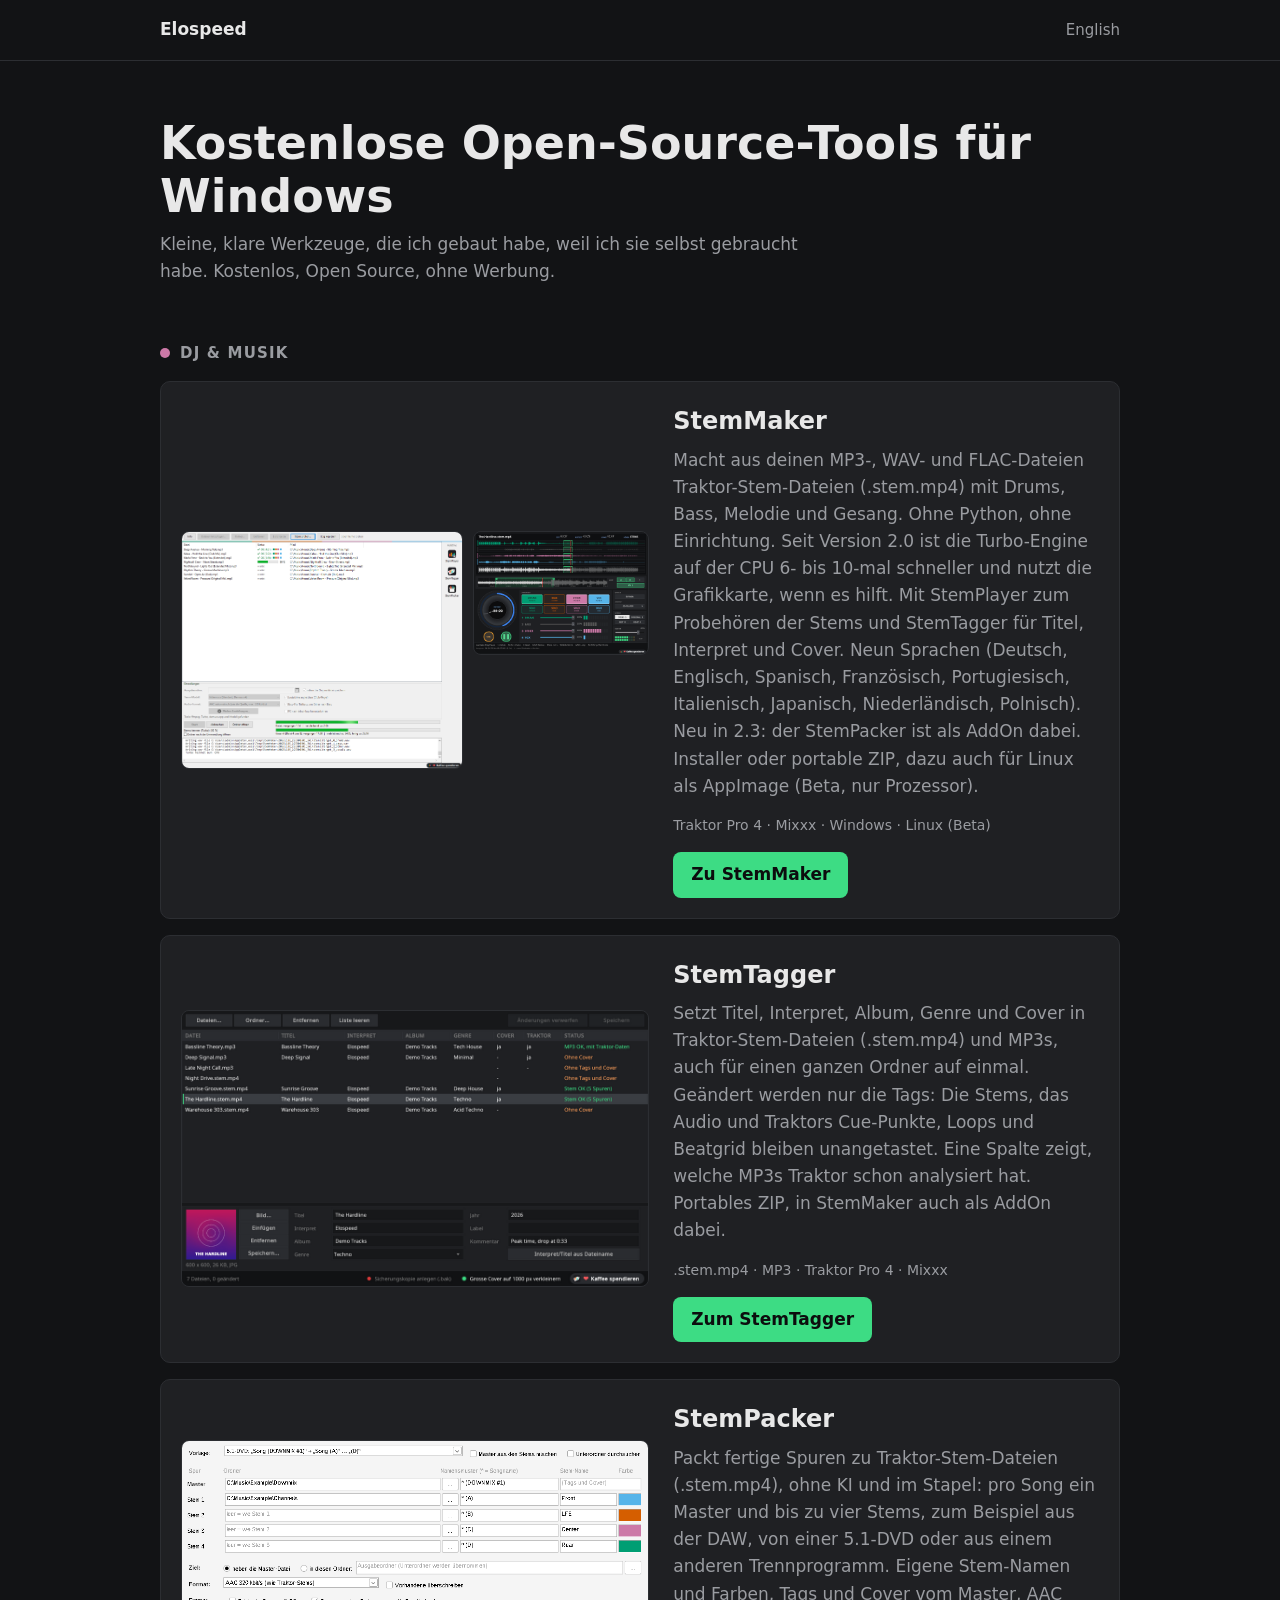
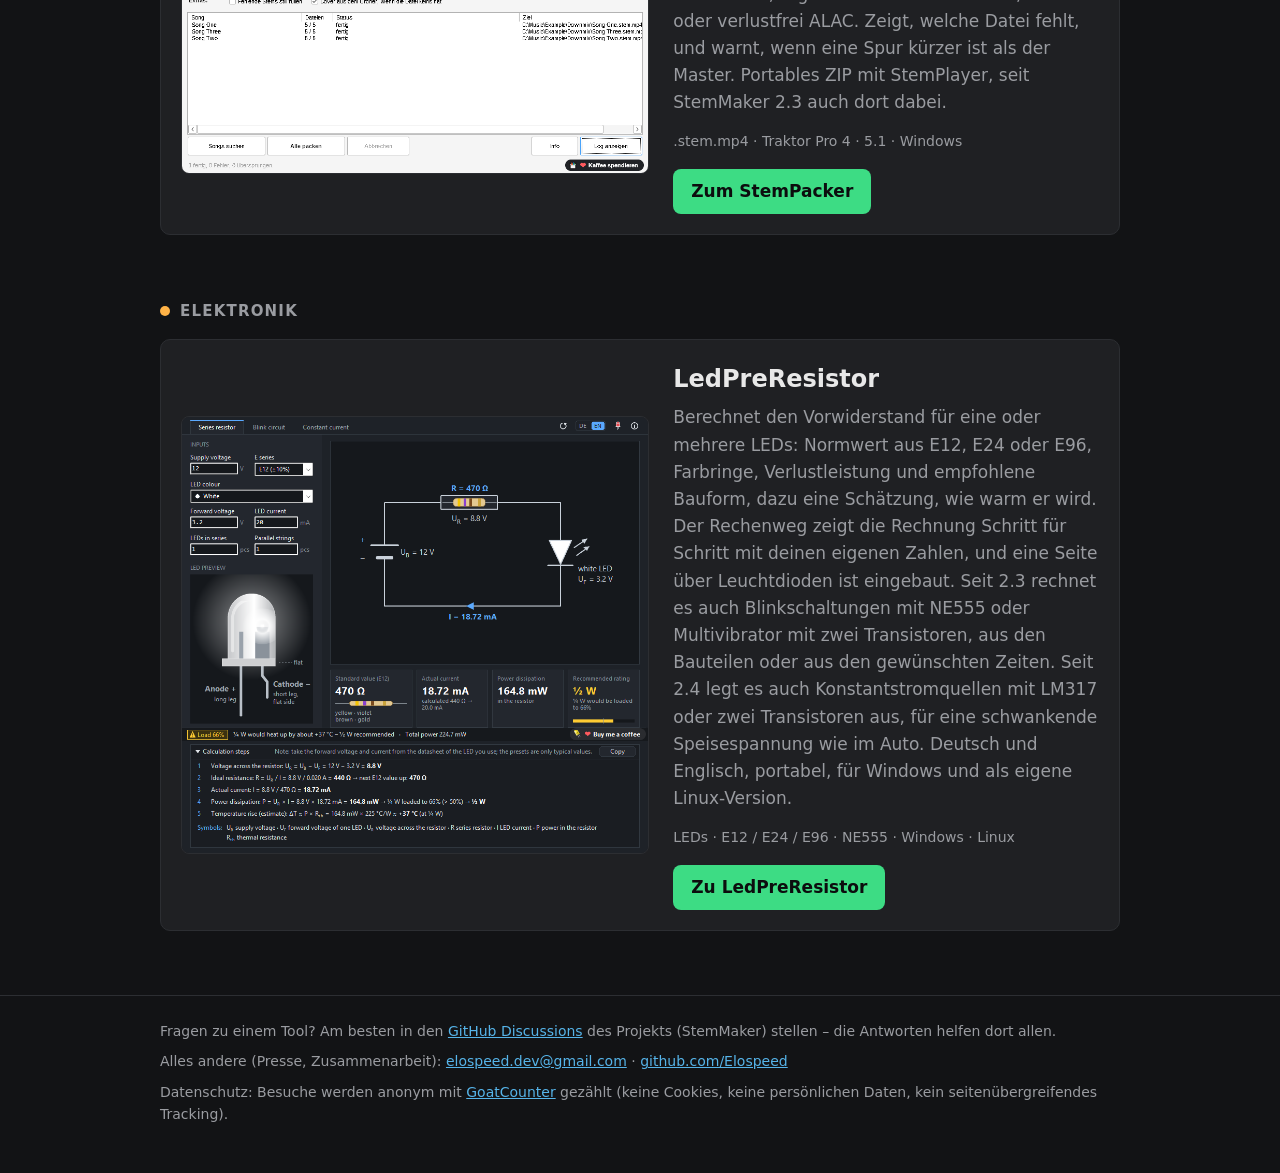
==== de/index.html @ e5d4875a "Anonyme Besucherzählung mit GoatCounter" ====
<!doctype html>
<html lang="de">
<head>
<meta charset="utf-8">
<meta name="viewport" content="width=device-width, initial-scale=1">
<title>Elospeed – kostenlose Open-Source-Tools für Windows</title>
<meta name="description" content="Elospeed baut kostenlose Open-Source-Tools für Windows: StemMaker macht aus MP3s Traktor-Stem-Dateien, der StemTagger bearbeitet Tags und Cover von Stem-Dateien und MP3s, der StemPacker packt fertige Spuren zu Stem-Dateien, LedPreResistor berechnet LED-Vorwiderstände, Blinkschaltungen und Konstantstromquellen.">
<meta name="author" content="Elospeed">
<meta name="robots" content="index, follow">
<link rel="canonical" href="https://elospeed.github.io/de/">
<link rel="alternate" hreflang="en" href="https://elospeed.github.io/">
<link rel="alternate" hreflang="de" href="https://elospeed.github.io/de/">
<link rel="alternate" hreflang="x-default" href="https://elospeed.github.io/">
<meta name="theme-color" content="#121315">
<link rel="icon" type="image/png" href="../img/icon-192.png">
<meta property="og:type" content="website">
<meta property="og:site_name" content="Elospeed">
<meta property="og:title" content="Elospeed – kostenlose Open-Source-Tools für Windows">
<meta property="og:description" content="Elospeed baut kostenlose Open-Source-Tools für Windows: StemMaker macht aus MP3s Traktor-Stem-Dateien, der StemTagger bearbeitet Tags und Cover von Stem-Dateien und MP3s, der StemPacker packt fertige Spuren zu Stem-Dateien, LedPreResistor berechnet LED-Vorwiderstände, Blinkschaltungen und Konstantstromquellen.">
<meta property="og:url" content="https://elospeed.github.io/de/">
<meta property="og:image" content="https://elospeed.github.io/img/og-image.png">
<meta property="og:locale" content="de_DE">
<link rel="stylesheet" href="../style.css">
<script>
  // Wer oben ausdrücklich Englisch gewählt hat, kommt auf die englische Seite.
  // Ohne eigene Wahl bleibt die deutsche Seite (z. B. bei einem Link aus einem deutschen Forum).
  (function () {
    var wahl = null;
    try { wahl = localStorage.getItem('elospeed-lang'); } catch (e) {}
    if (wahl === 'en') location.replace('../' + location.hash);
  })();
</script>
<script type="application/ld+json">
{
  "@context": "https://schema.org",
  "@type": "WebSite",
  "name": "Elospeed",
  "alternateName": ["Elospeed Tools", "elospeed.github.io"],
  "url": "https://elospeed.github.io/"
}
</script>
</head>
<body>
<header class="top"><div class="wrap">
  <a class="brand" href="https://elospeed.github.io/de/">Elospeed</a>
  <a class="lang" href="../" hreflang="en" lang="en" onclick="try{localStorage.setItem('elospeed-lang','en')}catch(e){}">English</a>
</div></header>

<div class="wrap hero">
  <h1>Kostenlose Open-Source-Tools für Windows</h1>
  <p>Kleine, klare Werkzeuge, die ich gebaut habe, weil ich sie selbst gebraucht habe. Kostenlos, Open Source, ohne Werbung.</p>
</div>

<section class="dj"><div class="wrap">
  <h2>DJ &amp; Musik</h2>
  <div class="project">
    <div class="shots">
      <a href="https://elospeed.github.io/StemMaker/de/"><img src="../img/stemmaker-de.png" alt="StemMaker" loading="lazy"></a>
      <a href="https://elospeed.github.io/StemMaker/de/"><img src="../img/stemplayer-cd.png" alt="StemPlayer" loading="lazy"></a>
    </div>
    <div>
      <h3>StemMaker</h3>
      <p>Macht aus deinen MP3-, WAV- und FLAC-Dateien Traktor-Stem-Dateien (.stem.mp4) mit Drums, Bass, Melodie und Gesang. Ohne Python, ohne Einrichtung. Seit Version 2.0 ist die Turbo-Engine auf der CPU 6- bis 10-mal schneller und nutzt die Grafikkarte, wenn es hilft. Mit StemPlayer zum Probehören der Stems und StemTagger für Titel, Interpret und Cover. Neun Sprachen (Deutsch, Englisch, Spanisch, Französisch, Portugiesisch, Italienisch, Japanisch, Niederländisch, Polnisch). Neu in 2.3: der StemPacker ist als AddOn dabei. Installer oder portable ZIP, dazu auch für Linux als AppImage (Beta, nur Prozessor).</p>
      <div class="tags">Traktor Pro 4 · Mixxx · Windows · Linux (Beta)</div>
      <a class="btn" href="https://elospeed.github.io/StemMaker/de/">Zu StemMaker</a>
    </div>
  </div>
  <div class="project">
    <a href="https://elospeed.github.io/StemTagger/de/"><img src="../img/stemtagger-de.png" alt="StemTagger" loading="lazy"></a>
    <div>
      <h3>StemTagger</h3>
      <p>Setzt Titel, Interpret, Album, Genre und Cover in Traktor-Stem-Dateien (.stem.mp4) und MP3s, auch für einen ganzen Ordner auf einmal. Geändert werden nur die Tags: Die Stems, das Audio und Traktors Cue-Punkte, Loops und Beatgrid bleiben unangetastet. Eine Spalte zeigt, welche MP3s Traktor schon analysiert hat. Portables ZIP, in StemMaker auch als AddOn dabei.</p>
      <div class="tags">.stem.mp4 · MP3 · Traktor Pro 4 · Mixxx</div>
      <a class="btn" href="https://elospeed.github.io/StemTagger/de/">Zum StemTagger</a>
    </div>
  </div>
  <div class="project">
    <a href="https://elospeed.github.io/StemPacker/de/"><img src="../img/stempacker-de.png" alt="StemPacker" loading="lazy"></a>
    <div>
      <h3>StemPacker</h3>
      <p>Packt fertige Spuren zu Traktor-Stem-Dateien (.stem.mp4), ohne KI und im Stapel: pro Song ein Master und bis zu vier Stems, zum Beispiel aus der DAW, von einer 5.1-DVD oder aus einem anderen Trennprogramm. Eigene Stem-Namen und Farben, Tags und Cover vom Master, AAC oder verlustfrei ALAC. Zeigt, welche Datei fehlt, und warnt, wenn eine Spur kürzer ist als der Master. Portables ZIP mit StemPlayer, seit StemMaker 2.3 auch dort dabei.</p>
      <div class="tags">.stem.mp4 · Traktor Pro 4 · 5.1 · Windows</div>
      <a class="btn" href="https://elospeed.github.io/StemPacker/de/">Zum StemPacker</a>
    </div>
  </div>
</div></section>

<section class="elec"><div class="wrap">
  <h2>Elektronik</h2>
  <div class="project">
    <a href="https://elospeed.github.io/LedPreResistor/de/"><img src="../img/ledpreresistor.png" alt="LedPreResistor" loading="lazy"></a>
    <div>
      <h3>LedPreResistor</h3>
      <p>Berechnet den Vorwiderstand für eine oder mehrere LEDs: Normwert aus E12, E24 oder E96, Farbringe, Verlustleistung und empfohlene Bauform, dazu eine Schätzung, wie warm er wird. Der Rechenweg zeigt die Rechnung Schritt für Schritt mit deinen eigenen Zahlen, und eine Seite über Leuchtdioden ist eingebaut. Seit 2.3 rechnet es auch Blinkschaltungen mit NE555 oder Multivibrator mit zwei Transistoren, aus den Bauteilen oder aus den gewünschten Zeiten. Seit 2.4 legt es auch Konstantstromquellen mit LM317 oder zwei Transistoren aus, für eine schwankende Speisespannung wie im Auto. Deutsch und Englisch, portabel, für Windows und als eigene Linux-Version.</p>
      <div class="tags">LEDs · E12 / E24 / E96 · NE555 · Windows · Linux</div>
      <a class="btn" href="https://elospeed.github.io/LedPreResistor/de/">Zu LedPreResistor</a>
    </div>
  </div>
</div></section>

<footer><div class="wrap">
  <p>Fragen zu einem Tool? Am besten in den <a href="https://github.com/Elospeed/StemMaker/discussions">GitHub Discussions</a> des Projekts (StemMaker) stellen – die Antworten helfen dort allen.</p>
  <p>Alles andere (Presse, Zusammenarbeit): <span id="mail">elospeed.dev (at) gmail (dot) com</span> · <a href="https://github.com/Elospeed">github.com/Elospeed</a></p>
  <p>Datenschutz: Besuche werden anonym mit <a href="https://www.goatcounter.com/help/privacy">GoatCounter</a> gezählt (keine Cookies, keine persönlichen Daten, kein seitenübergreifendes Tracking).</p>
</div></footer>
<script>
  // Adresse wird erst im Browser zusammengesetzt (Schutz vor Spam-Bots)
  (function () {
    var u = 'elospeed.dev', d = 'gmail' + '.' + 'com', a = u + '\u0040' + d;
    var el = document.getElementById('mail');
    var l = document.createElement('a'); l.href = 'mai' + 'lto:' + a; l.textContent = a;
    el.textContent = ''; el.appendChild(l);
  })();
</script>
<script data-goatcounter="https://elospeed.goatcounter.com/count" async src="https://gc.zgo.at/count.js"></script>
</body>
</html>
---- style.css ----
/* Elospeed Startseite - ein Stylesheet für EN und DE */
:root { --bg:#121315; --bg-2:#18191c; --panel:#1f2023; --line:#2c2e32; --text:#e8e8e8; --muted:#9a9ca1; --link:#56b4e9; --accent:#3ddc84; --dj:#cc79a7; --net:#56b4e9; --elec:#ffb347; }
* { box-sizing: border-box; }
body { margin:0; background:var(--bg); color:var(--text); font-family:system-ui,-apple-system,"Segoe UI",Roboto,sans-serif; font-size:17px; line-height:1.6; }
a { color:var(--link); }
img { max-width:100%; height:auto; display:block; }
.wrap { max-width:1000px; margin:0 auto; padding:0 20px; }
header.top { border-bottom:1px solid var(--line); }
header.top .wrap { display:flex; align-items:center; height:60px; }
header.top .brand { font-weight:700; color:var(--text); text-decoration:none; }
header.top .lang { margin-left:auto; color:var(--muted); font-size:15px; text-decoration:none; }
.hero { padding-top:56px; padding-bottom:24px; }
.hero h1 { font-size:clamp(32px,5vw,46px); margin:0 0 8px; line-height:1.15; }
.hero p { color:var(--muted); margin:0; max-width:640px; }
section { padding:32px 0; }
section h2 { font-size:15px; text-transform:uppercase; letter-spacing:.08em; margin:0 0 16px; color:var(--muted); display:flex; align-items:center; gap:10px; }
section h2::before { content:""; width:10px; height:10px; border-radius:50%; background:var(--accent); }
section.dj h2::before { background:var(--dj); }
section.net h2::before { background:var(--net); }
section.elec h2::before { background:var(--elec); }
.project > * { min-width:0; }
.project { display:grid; grid-template-columns:1.1fr 1fr; gap:24px; align-items:center; background:var(--panel); border:1px solid var(--line); border-radius:10px; padding:20px; }
.project img { border-radius:8px; border:1px solid var(--line); }
.project h3 { margin:0 0 6px; font-size:24px; }
.project p { margin:0 0 14px; color:var(--muted); }
.project .tags { font-size:14px; color:var(--muted); margin-bottom:16px; }
.btn { display:inline-block; background:var(--accent); color:#0c0d0e; font-weight:700; text-decoration:none; padding:9px 18px; border-radius:8px; }
.btn:hover { color:#0c0d0e; filter:brightness(1.1); }
footer p { margin:0 0 8px; }
footer { border-top:1px solid var(--line); margin-top:32px; padding:24px 0 40px; color:var(--muted); font-size:14px; }
@media (max-width:760px) { .project { grid-template-columns:1fr; } }
.shots { display:grid; grid-template-columns:1.6fr 1fr; gap:10px; align-items:start; }
.shots > * { min-width:0; }
.project + .project { margin-top:16px; }
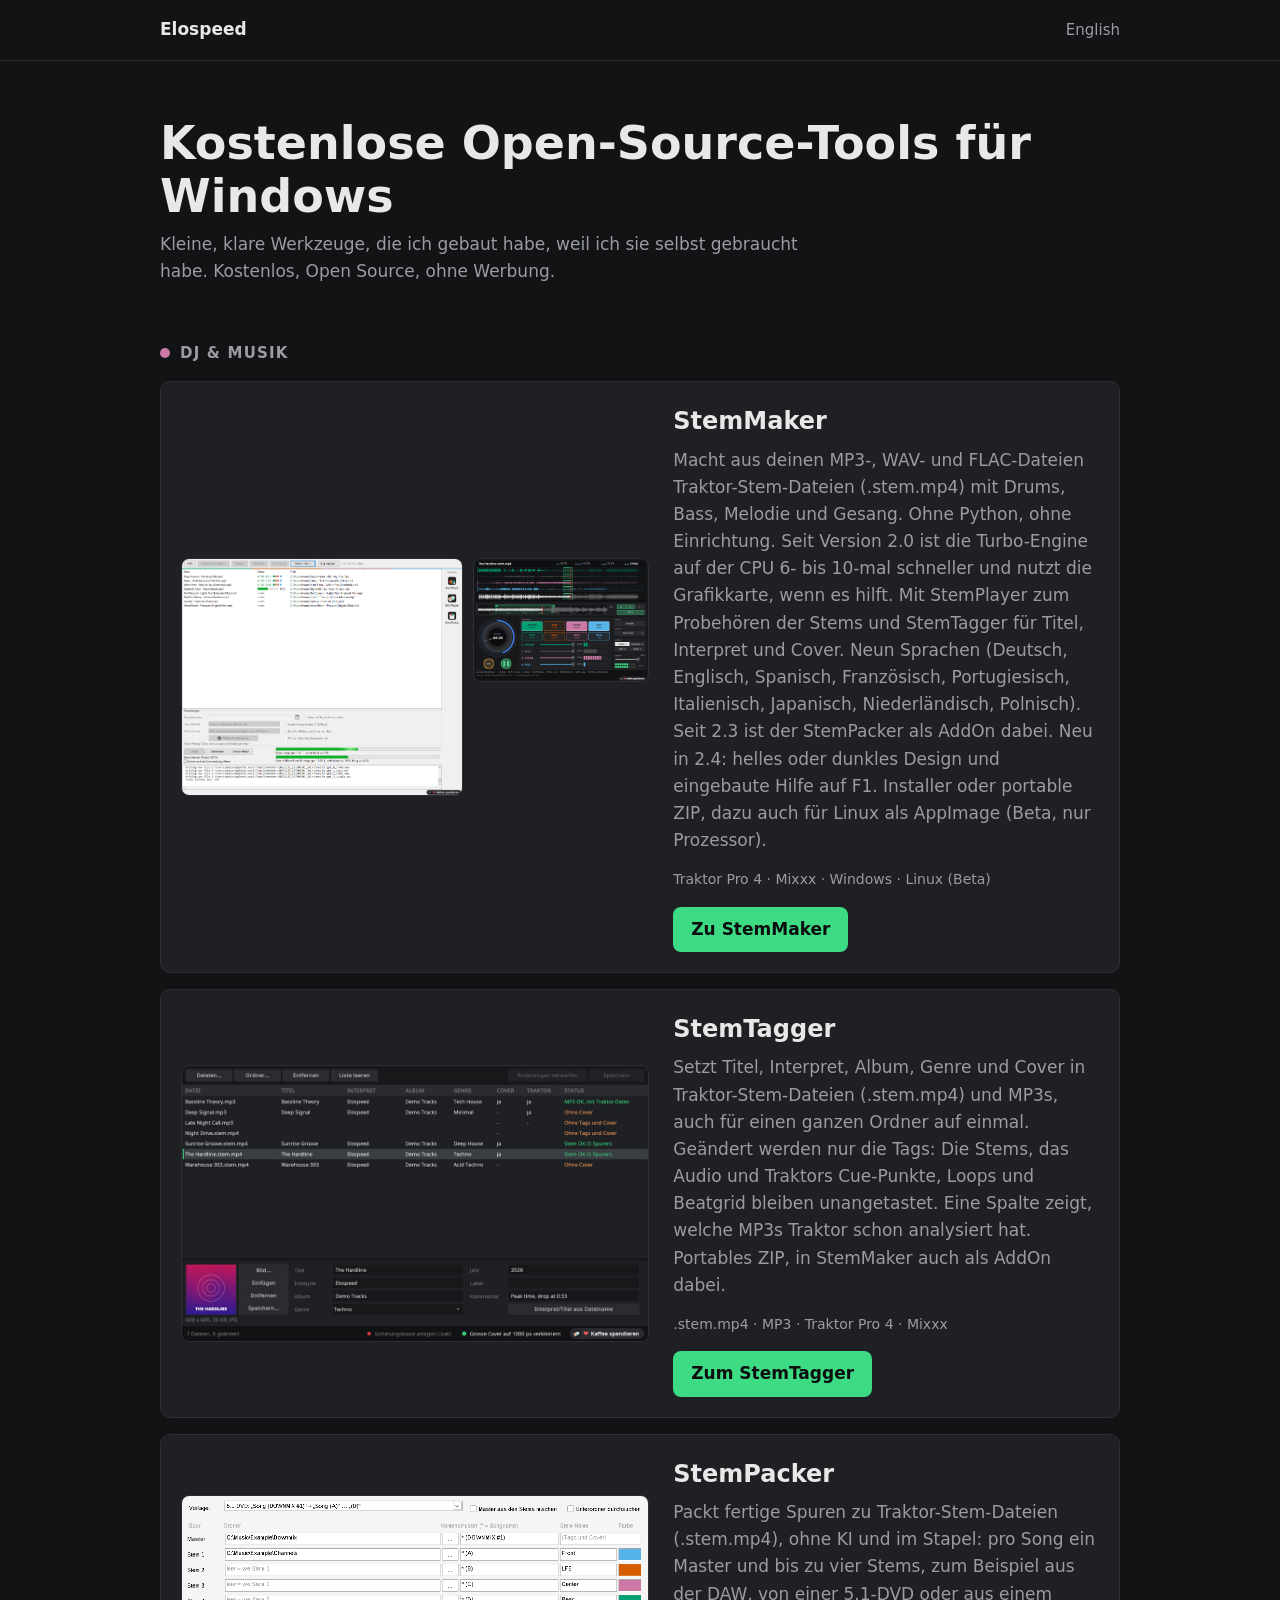
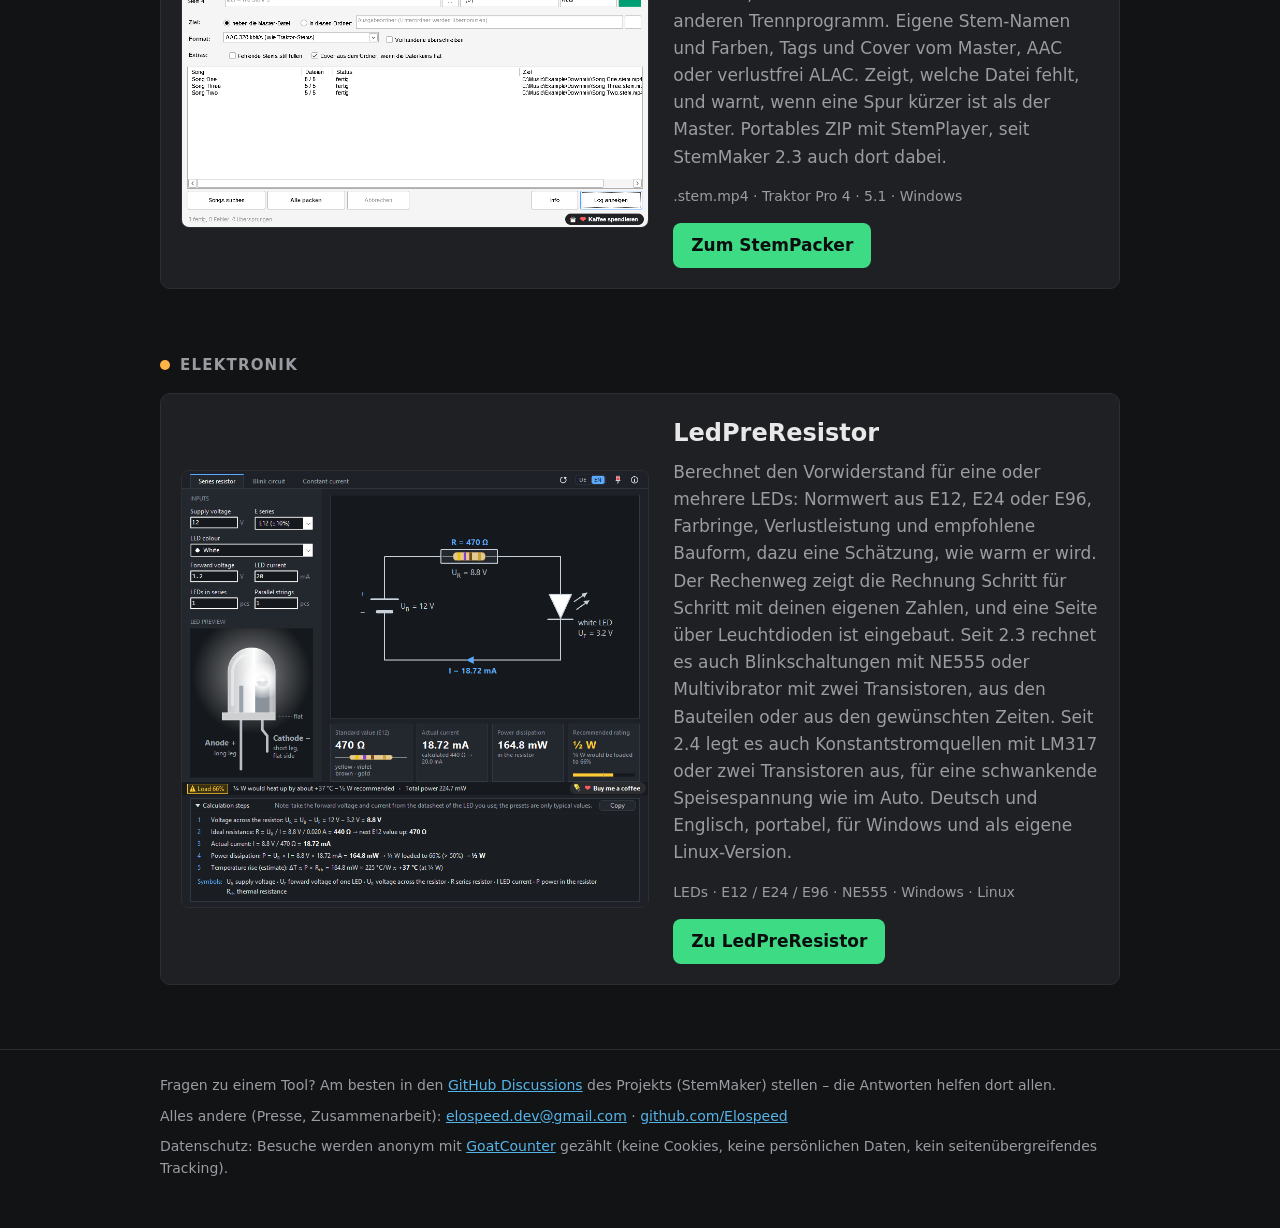
==== commit ee16792d: "llms.txt mit Kurzbeschreibung aller Tools; StemMaker-Text auf Stand 2.4 (EN/DE)" ====
--- a/de/index.html
+++ b/de/index.html
@@ -60,7 +60,7 @@
     </div>
     <div>
       <h3>StemMaker</h3>
-      <p>Macht aus deinen MP3-, WAV- und FLAC-Dateien Traktor-Stem-Dateien (.stem.mp4) mit Drums, Bass, Melodie und Gesang. Ohne Python, ohne Einrichtung. Seit Version 2.0 ist die Turbo-Engine auf der CPU 6- bis 10-mal schneller und nutzt die Grafikkarte, wenn es hilft. Mit StemPlayer zum Probehören der Stems und StemTagger für Titel, Interpret und Cover. Neun Sprachen (Deutsch, Englisch, Spanisch, Französisch, Portugiesisch, Italienisch, Japanisch, Niederländisch, Polnisch). Neu in 2.3: der StemPacker ist als AddOn dabei. Installer oder portable ZIP, dazu auch für Linux als AppImage (Beta, nur Prozessor).</p>
+      <p>Macht aus deinen MP3-, WAV- und FLAC-Dateien Traktor-Stem-Dateien (.stem.mp4) mit Drums, Bass, Melodie und Gesang. Ohne Python, ohne Einrichtung. Seit Version 2.0 ist die Turbo-Engine auf der CPU 6- bis 10-mal schneller und nutzt die Grafikkarte, wenn es hilft. Mit StemPlayer zum Probehören der Stems und StemTagger für Titel, Interpret und Cover. Neun Sprachen (Deutsch, Englisch, Spanisch, Französisch, Portugiesisch, Italienisch, Japanisch, Niederländisch, Polnisch). Seit 2.3 ist der StemPacker als AddOn dabei. Neu in 2.4: helles oder dunkles Design und eingebaute Hilfe auf F1. Installer oder portable ZIP, dazu auch für Linux als AppImage (Beta, nur Prozessor).</p>
       <div class="tags">Traktor Pro 4 · Mixxx · Windows · Linux (Beta)</div>
       <a class="btn" href="https://elospeed.github.io/StemMaker/de/">Zu StemMaker</a>
     </div>
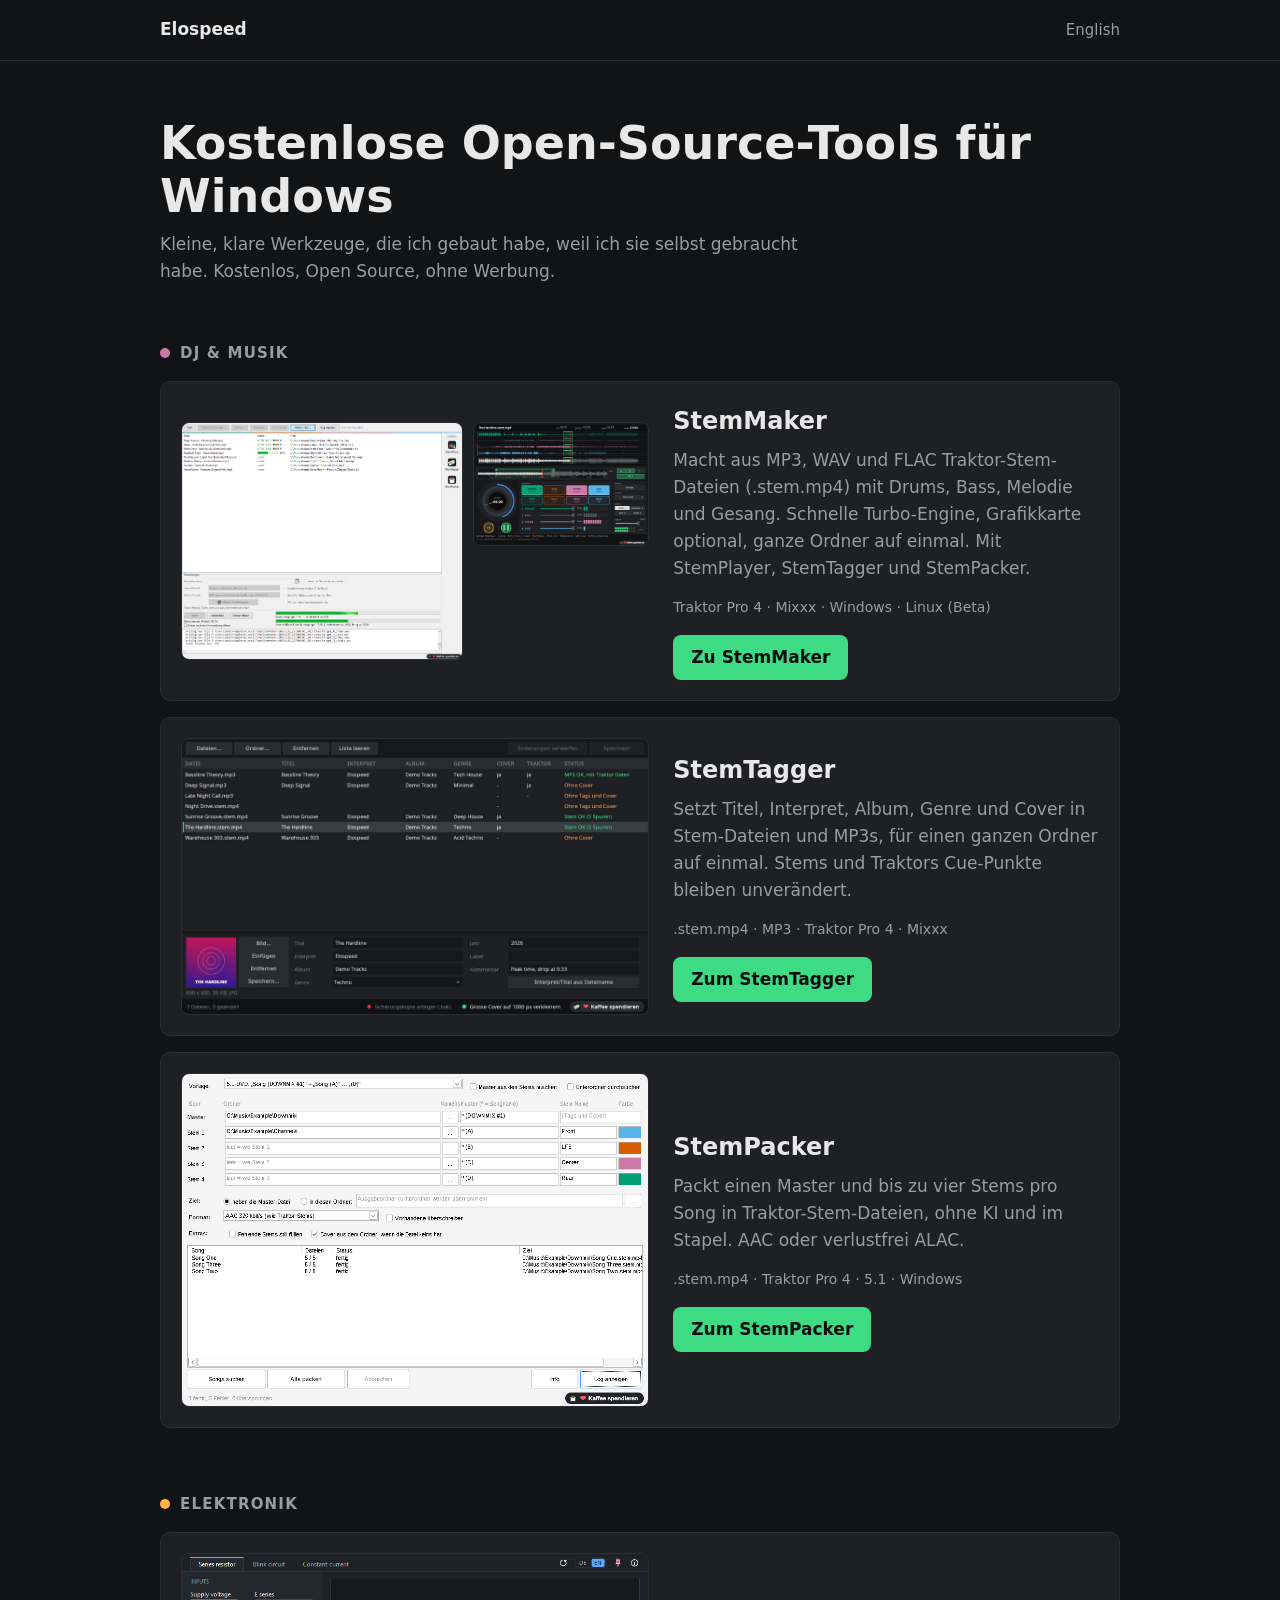
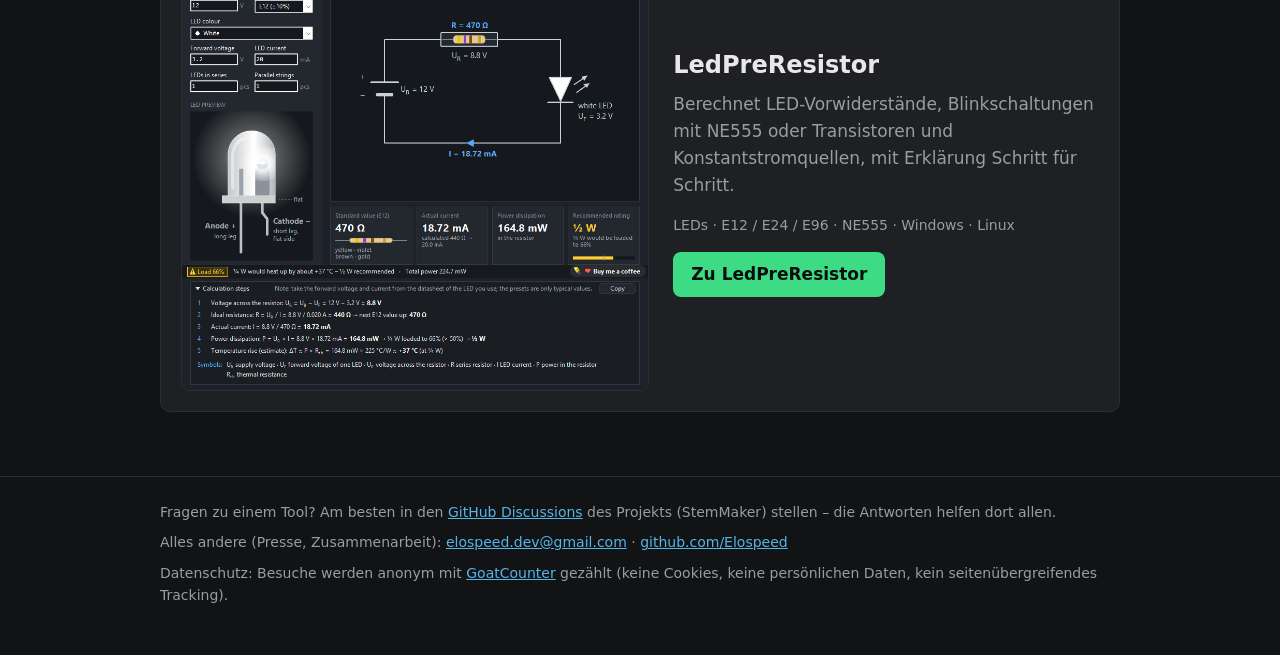
==== commit 39586dd1: "Startseite: Tool-Beschreibungen kürzer (EN/DE)" ====
--- a/de/index.html
+++ b/de/index.html
@@ -60,7 +60,7 @@
     </div>
     <div>
       <h3>StemMaker</h3>
-      <p>Macht aus deinen MP3-, WAV- und FLAC-Dateien Traktor-Stem-Dateien (.stem.mp4) mit Drums, Bass, Melodie und Gesang. Ohne Python, ohne Einrichtung. Seit Version 2.0 ist die Turbo-Engine auf der CPU 6- bis 10-mal schneller und nutzt die Grafikkarte, wenn es hilft. Mit StemPlayer zum Probehören der Stems und StemTagger für Titel, Interpret und Cover. Neun Sprachen (Deutsch, Englisch, Spanisch, Französisch, Portugiesisch, Italienisch, Japanisch, Niederländisch, Polnisch). Seit 2.3 ist der StemPacker als AddOn dabei. Neu in 2.4: helles oder dunkles Design und eingebaute Hilfe auf F1. Installer oder portable ZIP, dazu auch für Linux als AppImage (Beta, nur Prozessor).</p>
+      <p>Macht aus MP3, WAV und FLAC Traktor-Stem-Dateien (.stem.mp4) mit Drums, Bass, Melodie und Gesang. Schnelle Turbo-Engine, Grafikkarte optional, ganze Ordner auf einmal. Mit StemPlayer, StemTagger und StemPacker.</p>
       <div class="tags">Traktor Pro 4 · Mixxx · Windows · Linux (Beta)</div>
       <a class="btn" href="https://elospeed.github.io/StemMaker/de/">Zu StemMaker</a>
     </div>
@@ -69,7 +69,7 @@
     <a href="https://elospeed.github.io/StemTagger/de/"><img src="../img/stemtagger-de.png" alt="StemTagger" loading="lazy"></a>
     <div>
       <h3>StemTagger</h3>
-      <p>Setzt Titel, Interpret, Album, Genre und Cover in Traktor-Stem-Dateien (.stem.mp4) und MP3s, auch für einen ganzen Ordner auf einmal. Geändert werden nur die Tags: Die Stems, das Audio und Traktors Cue-Punkte, Loops und Beatgrid bleiben unangetastet. Eine Spalte zeigt, welche MP3s Traktor schon analysiert hat. Portables ZIP, in StemMaker auch als AddOn dabei.</p>
+      <p>Setzt Titel, Interpret, Album, Genre und Cover in Stem-Dateien und MP3s, für einen ganzen Ordner auf einmal. Stems und Traktors Cue-Punkte bleiben unverändert.</p>
       <div class="tags">.stem.mp4 · MP3 · Traktor Pro 4 · Mixxx</div>
       <a class="btn" href="https://elospeed.github.io/StemTagger/de/">Zum StemTagger</a>
     </div>
@@ -78,7 +78,7 @@
     <a href="https://elospeed.github.io/StemPacker/de/"><img src="../img/stempacker-de.png" alt="StemPacker" loading="lazy"></a>
     <div>
       <h3>StemPacker</h3>
-      <p>Packt fertige Spuren zu Traktor-Stem-Dateien (.stem.mp4), ohne KI und im Stapel: pro Song ein Master und bis zu vier Stems, zum Beispiel aus der DAW, von einer 5.1-DVD oder aus einem anderen Trennprogramm. Eigene Stem-Namen und Farben, Tags und Cover vom Master, AAC oder verlustfrei ALAC. Zeigt, welche Datei fehlt, und warnt, wenn eine Spur kürzer ist als der Master. Portables ZIP mit StemPlayer, seit StemMaker 2.3 auch dort dabei.</p>
+      <p>Packt einen Master und bis zu vier Stems pro Song in Traktor-Stem-Dateien, ohne KI und im Stapel. AAC oder verlustfrei ALAC.</p>
       <div class="tags">.stem.mp4 · Traktor Pro 4 · 5.1 · Windows</div>
       <a class="btn" href="https://elospeed.github.io/StemPacker/de/">Zum StemPacker</a>
     </div>
@@ -91,7 +91,7 @@
     <a href="https://elospeed.github.io/LedPreResistor/de/"><img src="../img/ledpreresistor.png" alt="LedPreResistor" loading="lazy"></a>
     <div>
       <h3>LedPreResistor</h3>
-      <p>Berechnet den Vorwiderstand für eine oder mehrere LEDs: Normwert aus E12, E24 oder E96, Farbringe, Verlustleistung und empfohlene Bauform, dazu eine Schätzung, wie warm er wird. Der Rechenweg zeigt die Rechnung Schritt für Schritt mit deinen eigenen Zahlen, und eine Seite über Leuchtdioden ist eingebaut. Seit 2.3 rechnet es auch Blinkschaltungen mit NE555 oder Multivibrator mit zwei Transistoren, aus den Bauteilen oder aus den gewünschten Zeiten. Seit 2.4 legt es auch Konstantstromquellen mit LM317 oder zwei Transistoren aus, für eine schwankende Speisespannung wie im Auto. Deutsch und Englisch, portabel, für Windows und als eigene Linux-Version.</p>
+      <p>Berechnet LED-Vorwiderstände, Blinkschaltungen mit NE555 oder Transistoren und Konstantstromquellen, mit Erklärung Schritt für Schritt.</p>
       <div class="tags">LEDs · E12 / E24 / E96 · NE555 · Windows · Linux</div>
       <a class="btn" href="https://elospeed.github.io/LedPreResistor/de/">Zu LedPreResistor</a>
     </div>
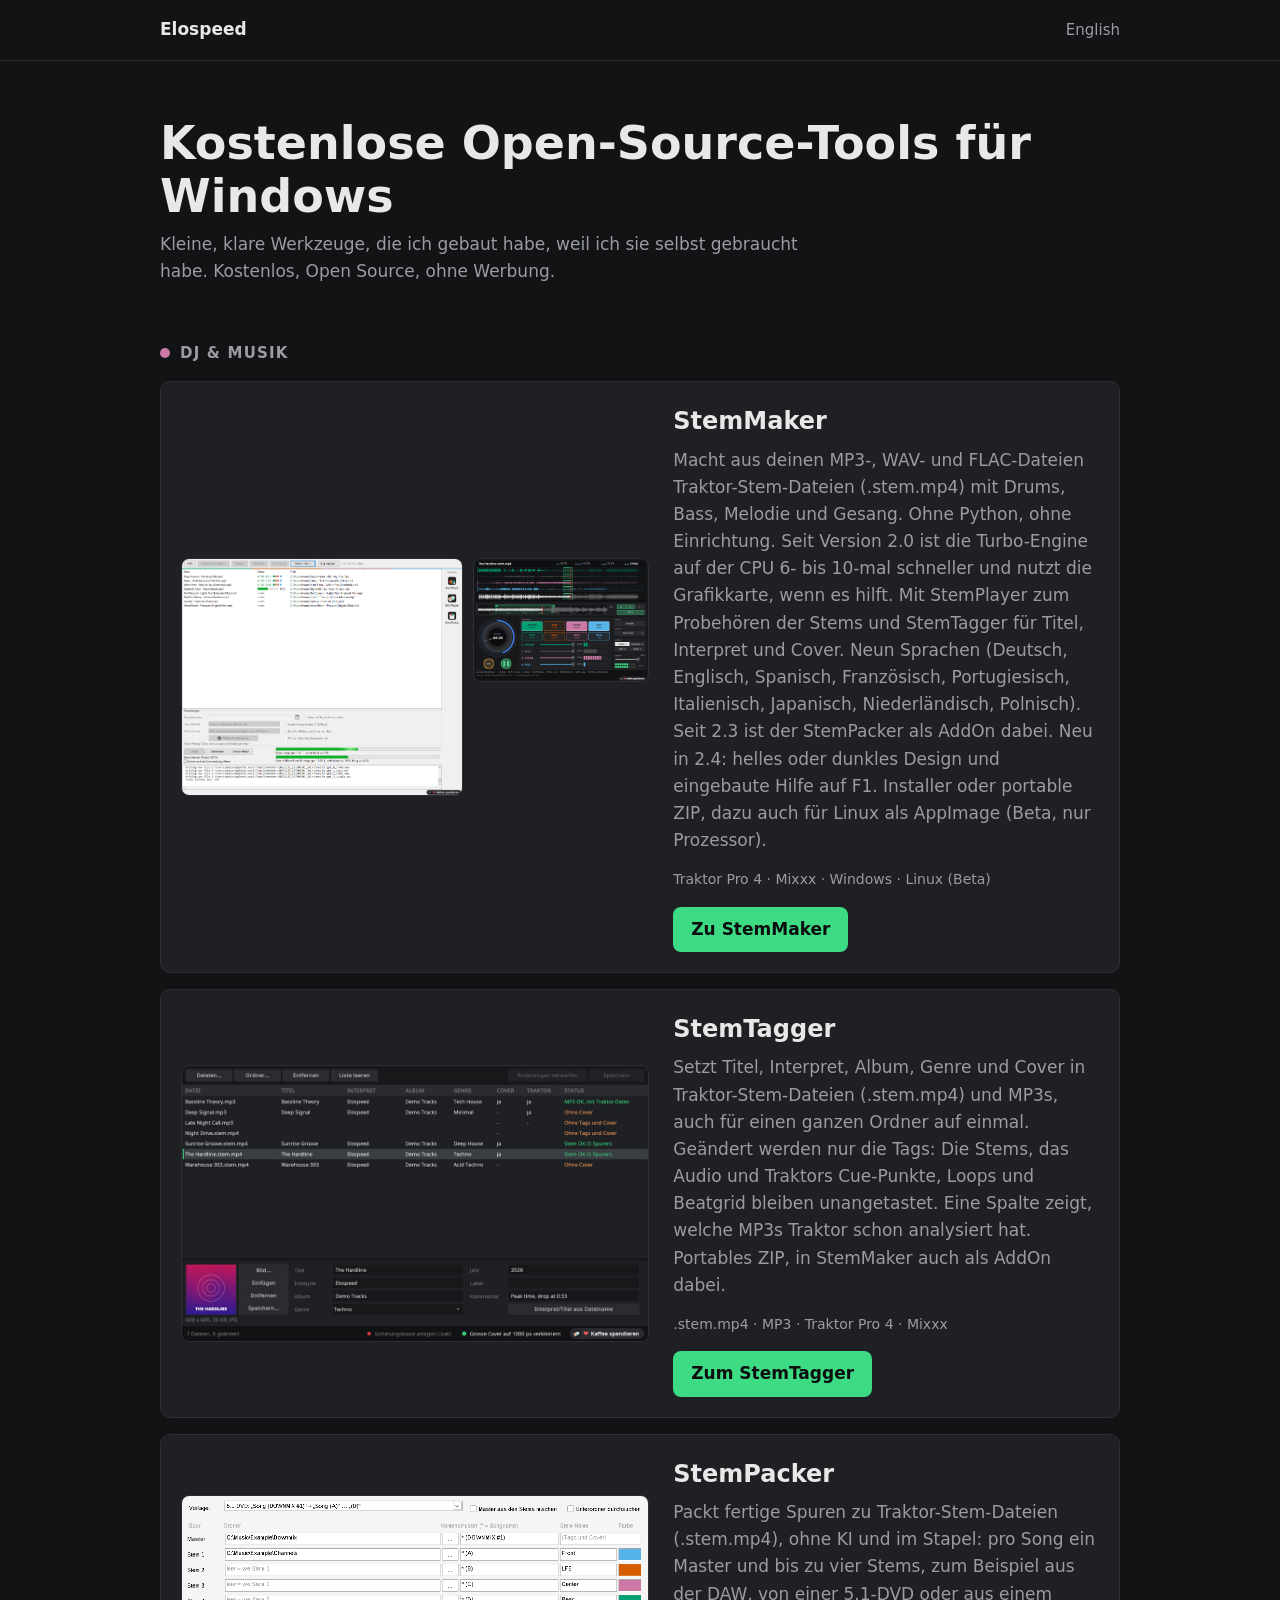
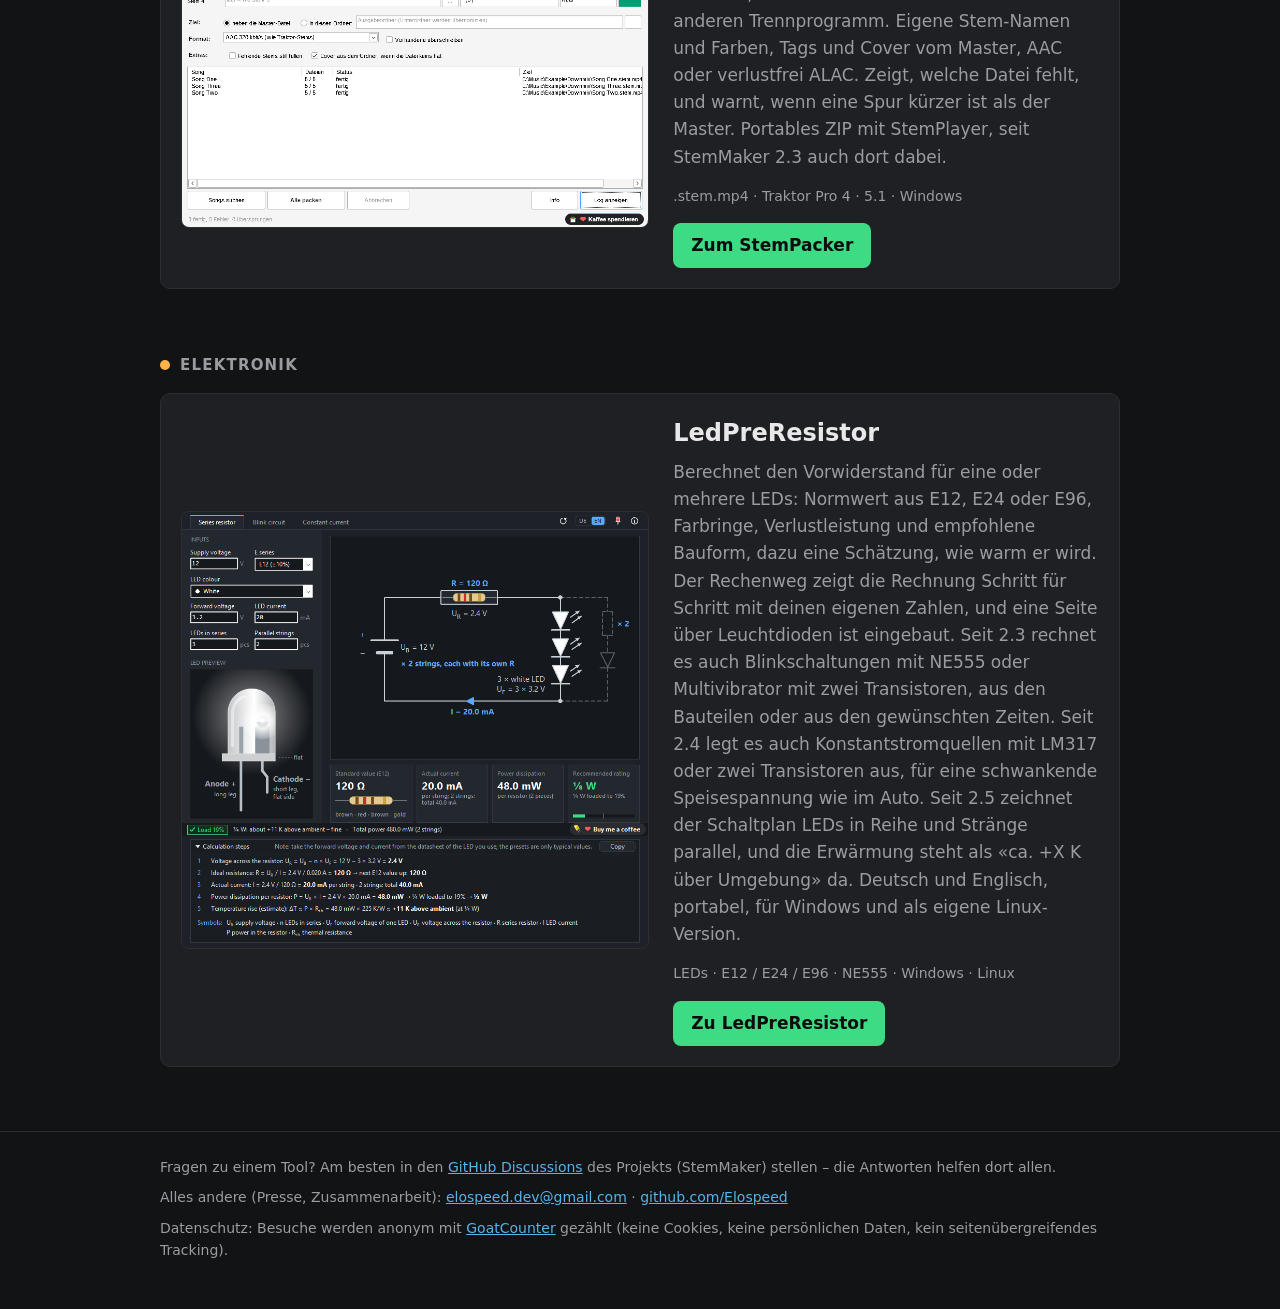
==== commit 89833eb7: "LedPreResistor 2.5: Schaltplan und Erwärmung im Text, neues Bild" ====
--- a/de/index.html
+++ b/de/index.html
@@ -60,7 +60,7 @@
     </div>
     <div>
       <h3>StemMaker</h3>
-      <p>Macht aus MP3, WAV und FLAC Traktor-Stem-Dateien (.stem.mp4) mit Drums, Bass, Melodie und Gesang. Schnelle Turbo-Engine, Grafikkarte optional, ganze Ordner auf einmal. Mit StemPlayer, StemTagger und StemPacker.</p>
+      <p>Macht aus deinen MP3-, WAV- und FLAC-Dateien Traktor-Stem-Dateien (.stem.mp4) mit Drums, Bass, Melodie und Gesang. Ohne Python, ohne Einrichtung. Seit Version 2.0 ist die Turbo-Engine auf der CPU 6- bis 10-mal schneller und nutzt die Grafikkarte, wenn es hilft. Mit StemPlayer zum Probehören der Stems und StemTagger für Titel, Interpret und Cover. Neun Sprachen (Deutsch, Englisch, Spanisch, Französisch, Portugiesisch, Italienisch, Japanisch, Niederländisch, Polnisch). Seit 2.3 ist der StemPacker als AddOn dabei. Neu in 2.4: helles oder dunkles Design und eingebaute Hilfe auf F1. Installer oder portable ZIP, dazu auch für Linux als AppImage (Beta, nur Prozessor).</p>
       <div class="tags">Traktor Pro 4 · Mixxx · Windows · Linux (Beta)</div>
       <a class="btn" href="https://elospeed.github.io/StemMaker/de/">Zu StemMaker</a>
     </div>
@@ -69,7 +69,7 @@
     <a href="https://elospeed.github.io/StemTagger/de/"><img src="../img/stemtagger-de.png" alt="StemTagger" loading="lazy"></a>
     <div>
       <h3>StemTagger</h3>
-      <p>Setzt Titel, Interpret, Album, Genre und Cover in Stem-Dateien und MP3s, für einen ganzen Ordner auf einmal. Stems und Traktors Cue-Punkte bleiben unverändert.</p>
+      <p>Setzt Titel, Interpret, Album, Genre und Cover in Traktor-Stem-Dateien (.stem.mp4) und MP3s, auch für einen ganzen Ordner auf einmal. Geändert werden nur die Tags: Die Stems, das Audio und Traktors Cue-Punkte, Loops und Beatgrid bleiben unangetastet. Eine Spalte zeigt, welche MP3s Traktor schon analysiert hat. Portables ZIP, in StemMaker auch als AddOn dabei.</p>
       <div class="tags">.stem.mp4 · MP3 · Traktor Pro 4 · Mixxx</div>
       <a class="btn" href="https://elospeed.github.io/StemTagger/de/">Zum StemTagger</a>
     </div>
@@ -78,7 +78,7 @@
     <a href="https://elospeed.github.io/StemPacker/de/"><img src="../img/stempacker-de.png" alt="StemPacker" loading="lazy"></a>
     <div>
       <h3>StemPacker</h3>
-      <p>Packt einen Master und bis zu vier Stems pro Song in Traktor-Stem-Dateien, ohne KI und im Stapel. AAC oder verlustfrei ALAC.</p>
+      <p>Packt fertige Spuren zu Traktor-Stem-Dateien (.stem.mp4), ohne KI und im Stapel: pro Song ein Master und bis zu vier Stems, zum Beispiel aus der DAW, von einer 5.1-DVD oder aus einem anderen Trennprogramm. Eigene Stem-Namen und Farben, Tags und Cover vom Master, AAC oder verlustfrei ALAC. Zeigt, welche Datei fehlt, und warnt, wenn eine Spur kürzer ist als der Master. Portables ZIP mit StemPlayer, seit StemMaker 2.3 auch dort dabei.</p>
       <div class="tags">.stem.mp4 · Traktor Pro 4 · 5.1 · Windows</div>
       <a class="btn" href="https://elospeed.github.io/StemPacker/de/">Zum StemPacker</a>
     </div>
@@ -91,7 +91,7 @@
     <a href="https://elospeed.github.io/LedPreResistor/de/"><img src="../img/ledpreresistor.png" alt="LedPreResistor" loading="lazy"></a>
     <div>
       <h3>LedPreResistor</h3>
-      <p>Berechnet LED-Vorwiderstände, Blinkschaltungen mit NE555 oder Transistoren und Konstantstromquellen, mit Erklärung Schritt für Schritt.</p>
+      <p>Berechnet den Vorwiderstand für eine oder mehrere LEDs: Normwert aus E12, E24 oder E96, Farbringe, Verlustleistung und empfohlene Bauform, dazu eine Schätzung, wie warm er wird. Der Rechenweg zeigt die Rechnung Schritt für Schritt mit deinen eigenen Zahlen, und eine Seite über Leuchtdioden ist eingebaut. Seit 2.3 rechnet es auch Blinkschaltungen mit NE555 oder Multivibrator mit zwei Transistoren, aus den Bauteilen oder aus den gewünschten Zeiten. Seit 2.4 legt es auch Konstantstromquellen mit LM317 oder zwei Transistoren aus, für eine schwankende Speisespannung wie im Auto. Seit 2.5 zeichnet der Schaltplan LEDs in Reihe und Stränge parallel, und die Erwärmung steht als «ca. +X K über Umgebung» da. Deutsch und Englisch, portabel, für Windows und als eigene Linux-Version.</p>
       <div class="tags">LEDs · E12 / E24 / E96 · NE555 · Windows · Linux</div>
       <a class="btn" href="https://elospeed.github.io/LedPreResistor/de/">Zu LedPreResistor</a>
     </div>
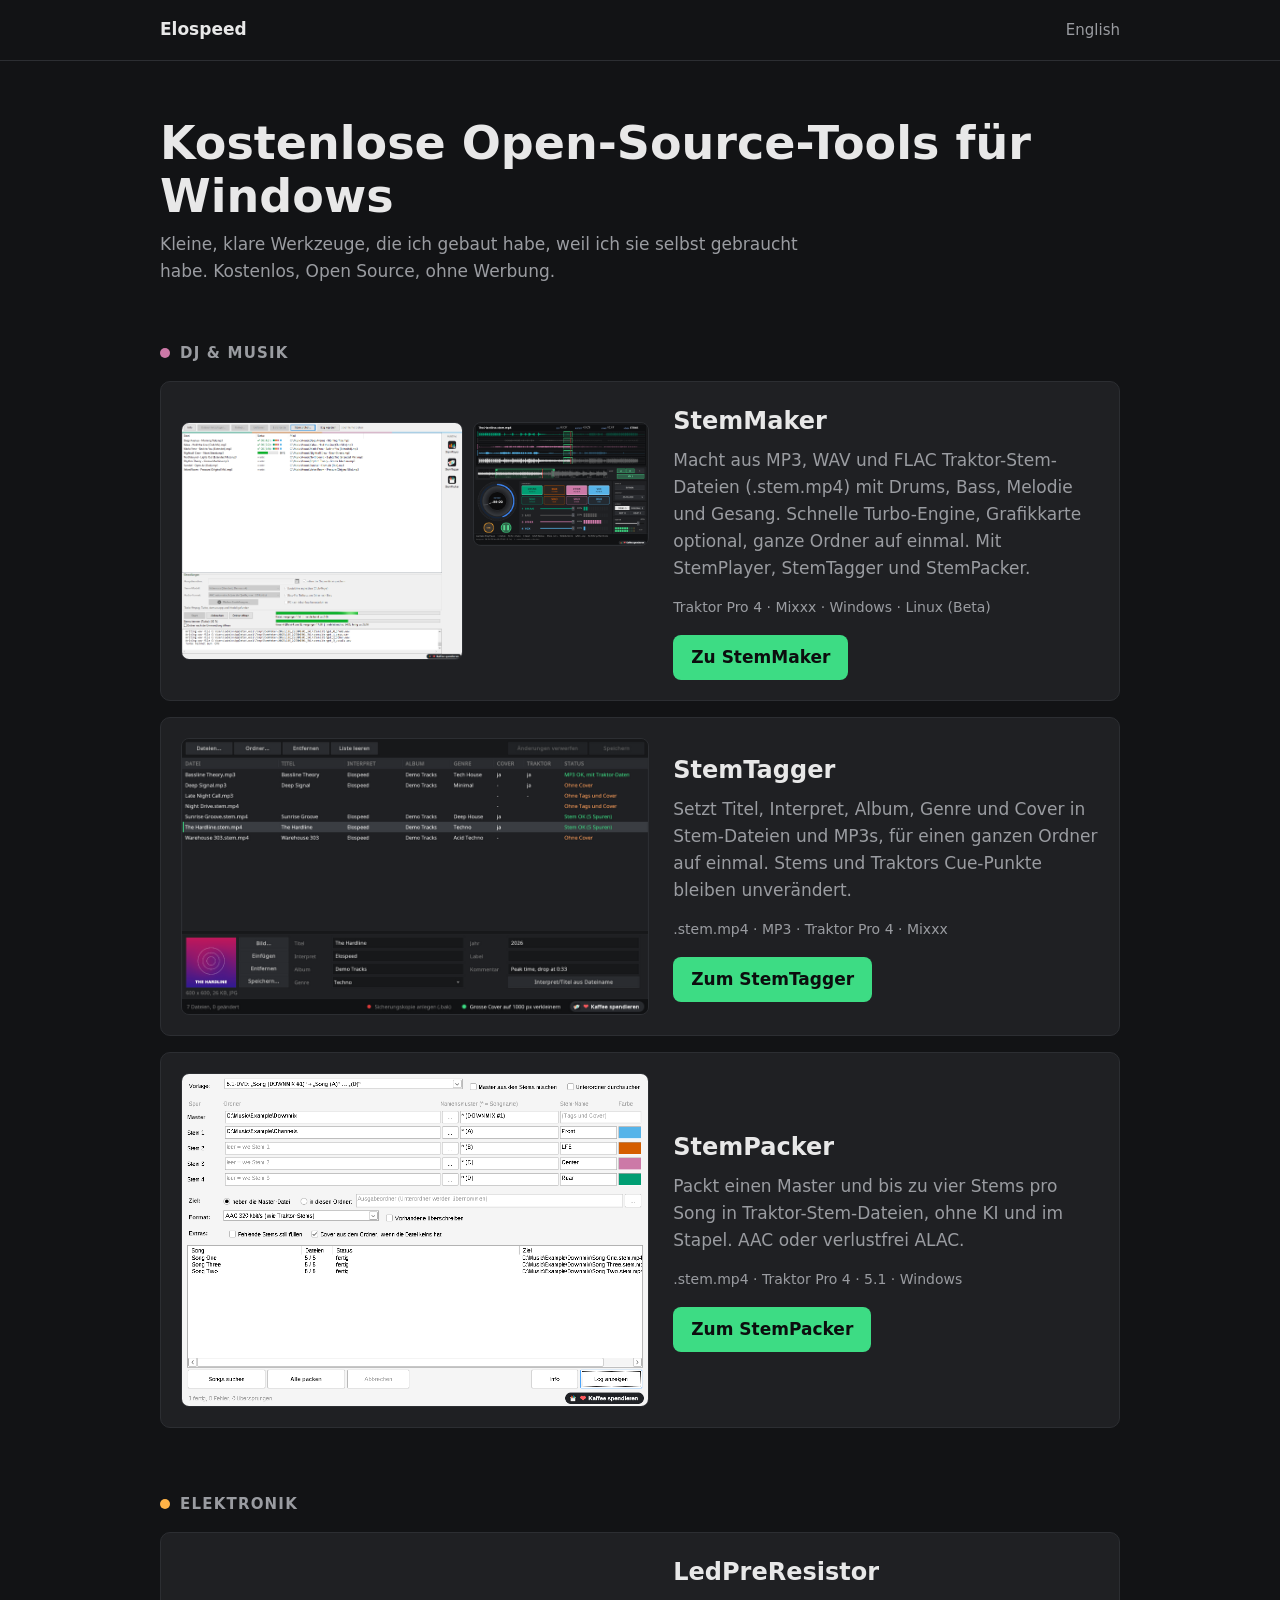
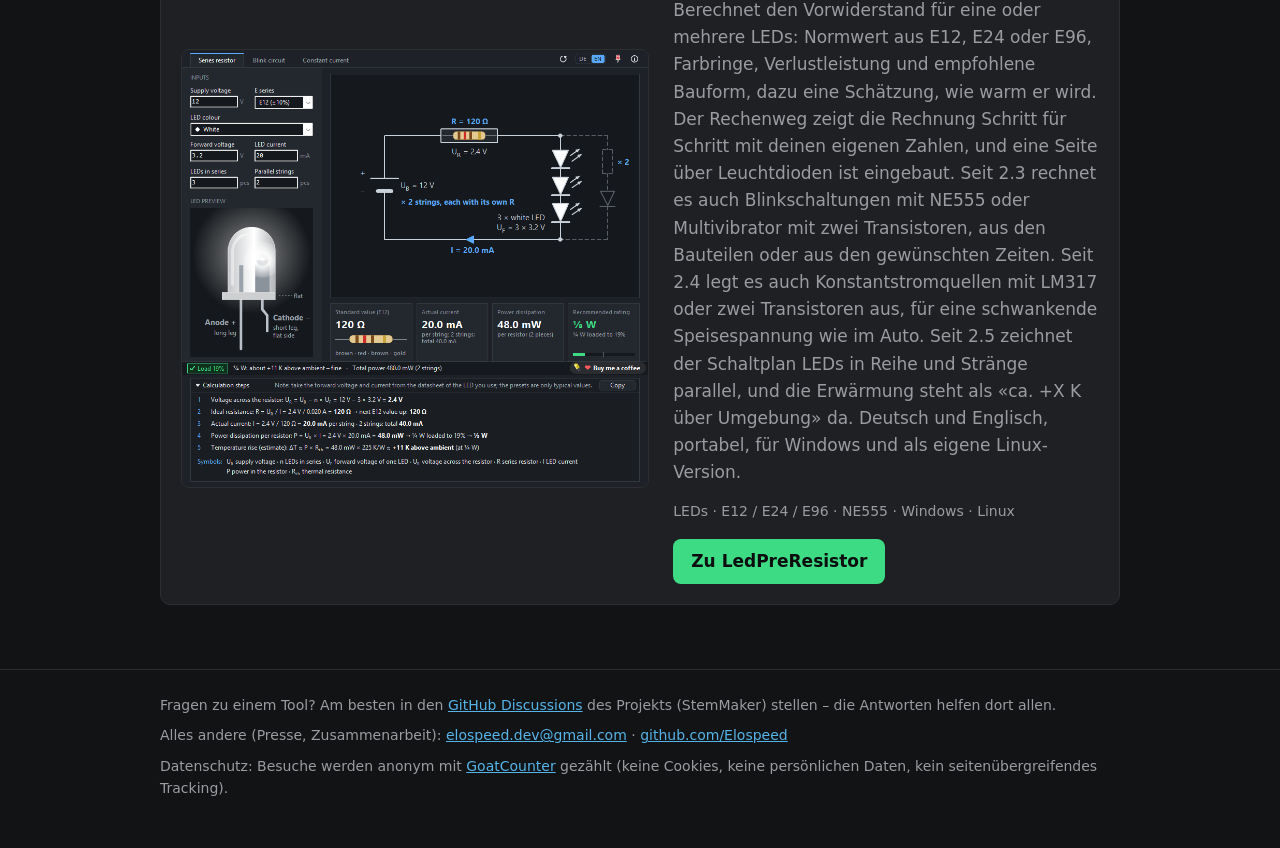
==== commit 1d814021: "Merge remote-tracking branch 'origin/main' into elospeed/seite-schlanker # Conflicts: #	de/index.htm" ====
--- a/de/index.html
+++ b/de/index.html
@@ -60,7 +60,7 @@
     </div>
     <div>
       <h3>StemMaker</h3>
-      <p>Macht aus deinen MP3-, WAV- und FLAC-Dateien Traktor-Stem-Dateien (.stem.mp4) mit Drums, Bass, Melodie und Gesang. Ohne Python, ohne Einrichtung. Seit Version 2.0 ist die Turbo-Engine auf der CPU 6- bis 10-mal schneller und nutzt die Grafikkarte, wenn es hilft. Mit StemPlayer zum Probehören der Stems und StemTagger für Titel, Interpret und Cover. Neun Sprachen (Deutsch, Englisch, Spanisch, Französisch, Portugiesisch, Italienisch, Japanisch, Niederländisch, Polnisch). Seit 2.3 ist der StemPacker als AddOn dabei. Neu in 2.4: helles oder dunkles Design und eingebaute Hilfe auf F1. Installer oder portable ZIP, dazu auch für Linux als AppImage (Beta, nur Prozessor).</p>
+      <p>Macht aus MP3, WAV und FLAC Traktor-Stem-Dateien (.stem.mp4) mit Drums, Bass, Melodie und Gesang. Schnelle Turbo-Engine, Grafikkarte optional, ganze Ordner auf einmal. Mit StemPlayer, StemTagger und StemPacker.</p>
       <div class="tags">Traktor Pro 4 · Mixxx · Windows · Linux (Beta)</div>
       <a class="btn" href="https://elospeed.github.io/StemMaker/de/">Zu StemMaker</a>
     </div>
@@ -69,7 +69,7 @@
     <a href="https://elospeed.github.io/StemTagger/de/"><img src="../img/stemtagger-de.png" alt="StemTagger" loading="lazy"></a>
     <div>
       <h3>StemTagger</h3>
-      <p>Setzt Titel, Interpret, Album, Genre und Cover in Traktor-Stem-Dateien (.stem.mp4) und MP3s, auch für einen ganzen Ordner auf einmal. Geändert werden nur die Tags: Die Stems, das Audio und Traktors Cue-Punkte, Loops und Beatgrid bleiben unangetastet. Eine Spalte zeigt, welche MP3s Traktor schon analysiert hat. Portables ZIP, in StemMaker auch als AddOn dabei.</p>
+      <p>Setzt Titel, Interpret, Album, Genre und Cover in Stem-Dateien und MP3s, für einen ganzen Ordner auf einmal. Stems und Traktors Cue-Punkte bleiben unverändert.</p>
       <div class="tags">.stem.mp4 · MP3 · Traktor Pro 4 · Mixxx</div>
       <a class="btn" href="https://elospeed.github.io/StemTagger/de/">Zum StemTagger</a>
     </div>
@@ -78,7 +78,7 @@
     <a href="https://elospeed.github.io/StemPacker/de/"><img src="../img/stempacker-de.png" alt="StemPacker" loading="lazy"></a>
     <div>
       <h3>StemPacker</h3>
-      <p>Packt fertige Spuren zu Traktor-Stem-Dateien (.stem.mp4), ohne KI und im Stapel: pro Song ein Master und bis zu vier Stems, zum Beispiel aus der DAW, von einer 5.1-DVD oder aus einem anderen Trennprogramm. Eigene Stem-Namen und Farben, Tags und Cover vom Master, AAC oder verlustfrei ALAC. Zeigt, welche Datei fehlt, und warnt, wenn eine Spur kürzer ist als der Master. Portables ZIP mit StemPlayer, seit StemMaker 2.3 auch dort dabei.</p>
+      <p>Packt einen Master und bis zu vier Stems pro Song in Traktor-Stem-Dateien, ohne KI und im Stapel. AAC oder verlustfrei ALAC.</p>
       <div class="tags">.stem.mp4 · Traktor Pro 4 · 5.1 · Windows</div>
       <a class="btn" href="https://elospeed.github.io/StemPacker/de/">Zum StemPacker</a>
     </div>
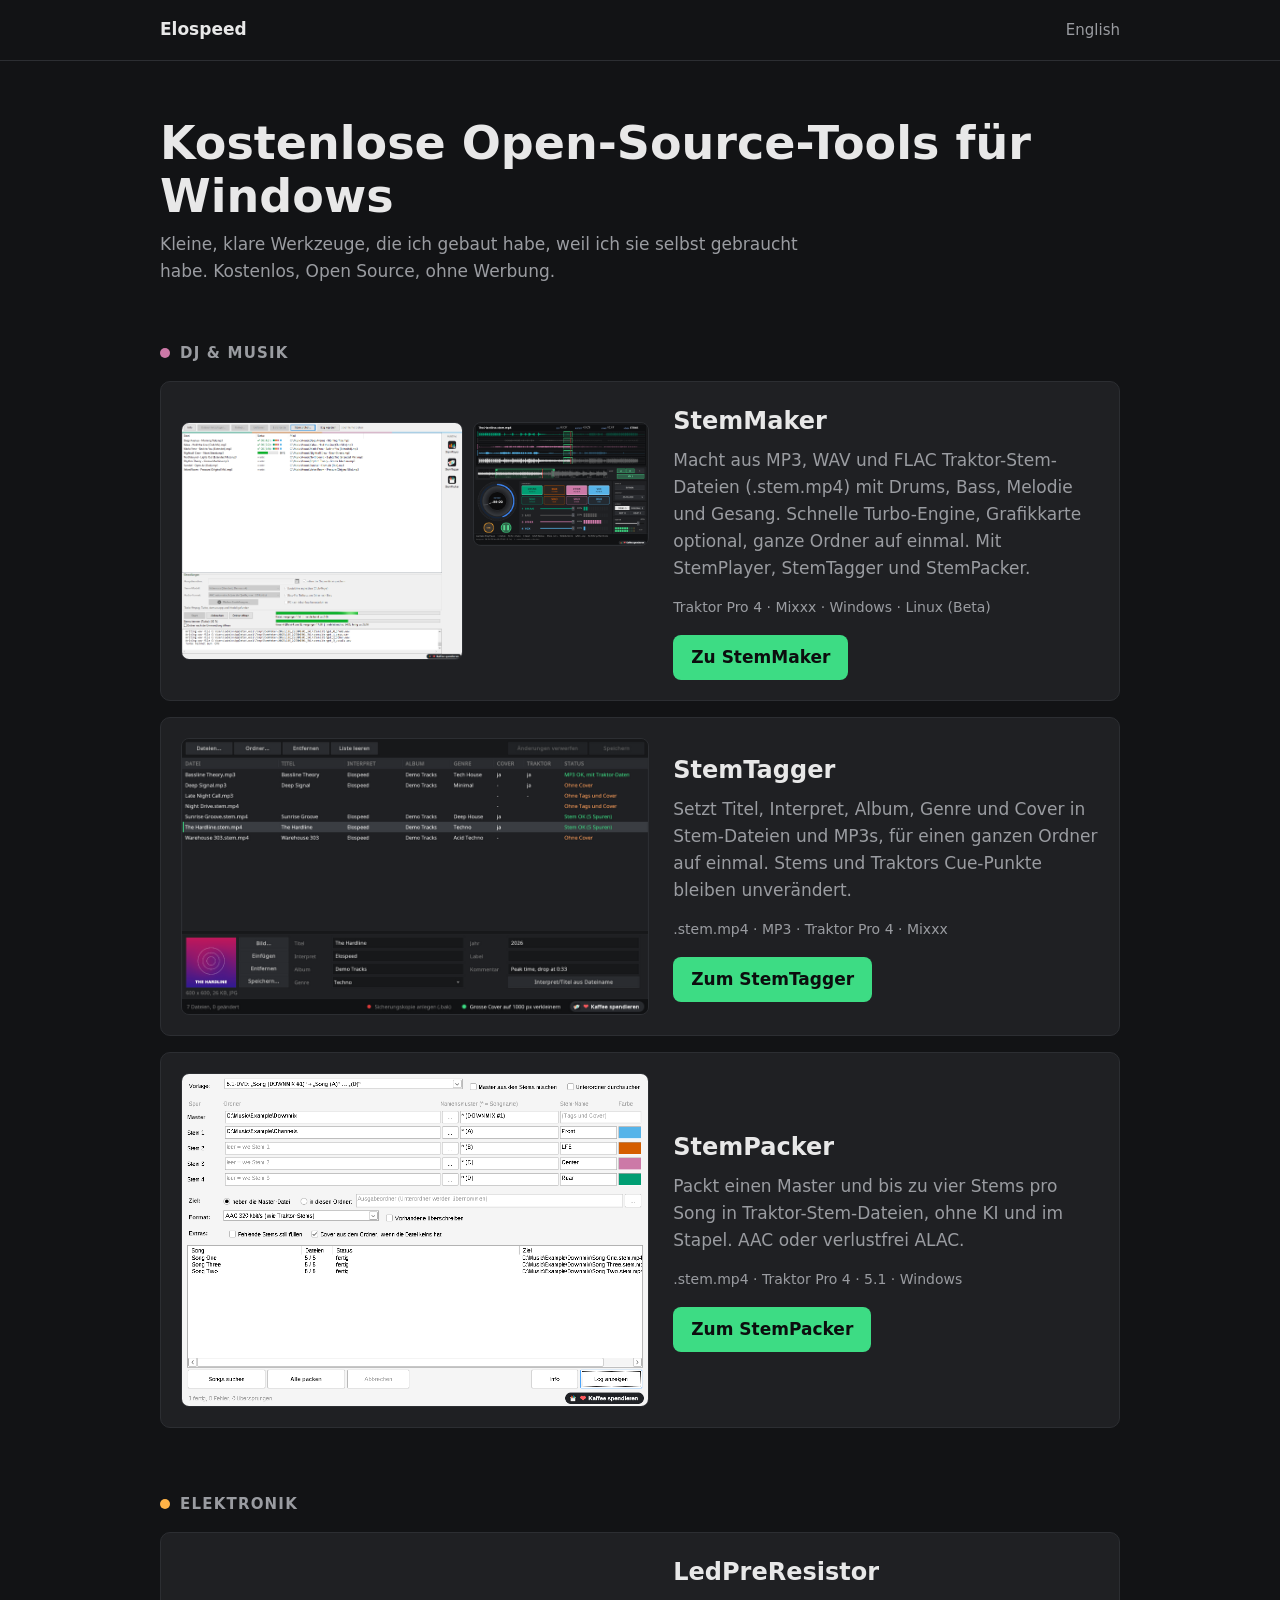
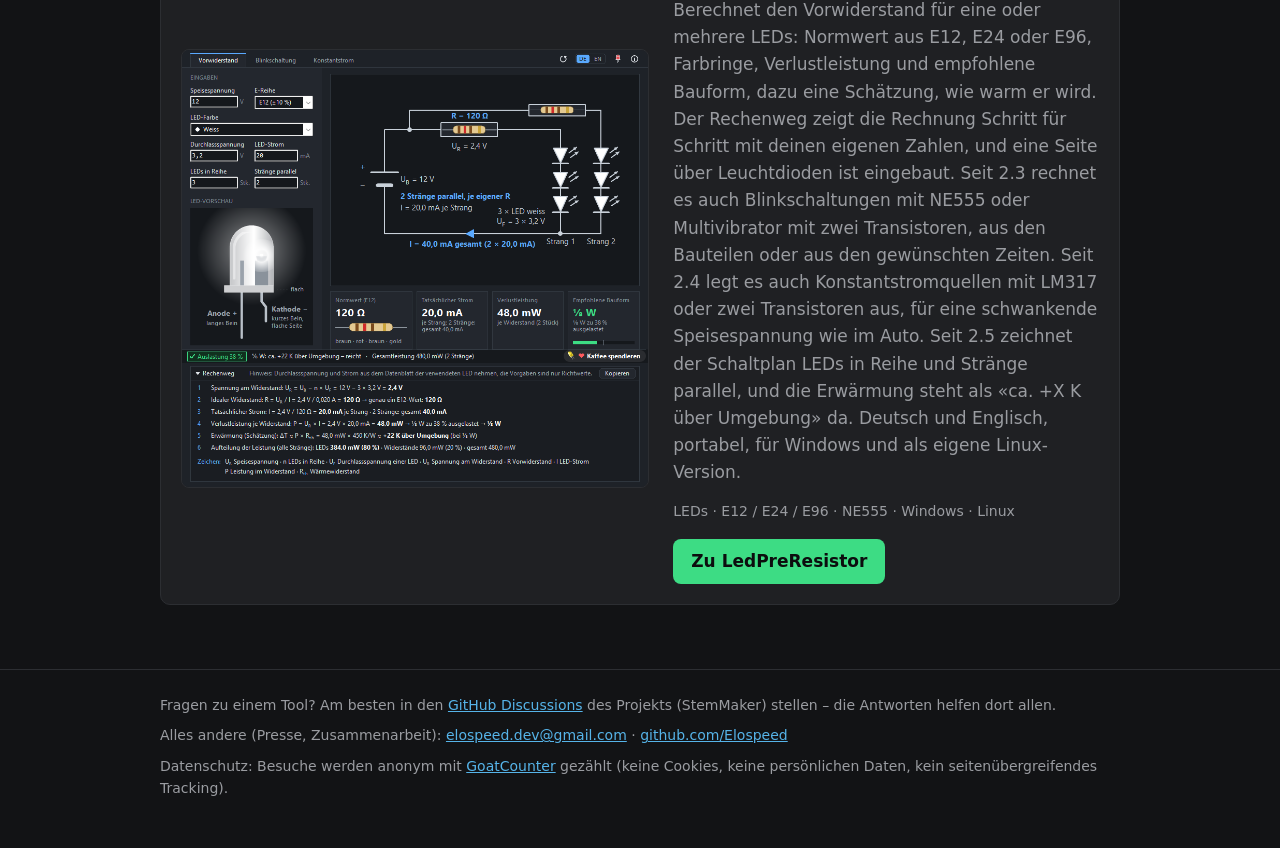
==== commit 902533d4: "LedPreResistor: deutsches Bild auf der deutschen Seite" ====
--- a/de/index.html
+++ b/de/index.html
@@ -88,7 +88,7 @@
 <section class="elec"><div class="wrap">
   <h2>Elektronik</h2>
   <div class="project">
-    <a href="https://elospeed.github.io/LedPreResistor/de/"><img src="../img/ledpreresistor.png" alt="LedPreResistor" loading="lazy"></a>
+    <a href="https://elospeed.github.io/LedPreResistor/de/"><img src="../img/ledpreresistor-de.png" alt="LedPreResistor" loading="lazy"></a>
     <div>
       <h3>LedPreResistor</h3>
       <p>Berechnet den Vorwiderstand für eine oder mehrere LEDs: Normwert aus E12, E24 oder E96, Farbringe, Verlustleistung und empfohlene Bauform, dazu eine Schätzung, wie warm er wird. Der Rechenweg zeigt die Rechnung Schritt für Schritt mit deinen eigenen Zahlen, und eine Seite über Leuchtdioden ist eingebaut. Seit 2.3 rechnet es auch Blinkschaltungen mit NE555 oder Multivibrator mit zwei Transistoren, aus den Bauteilen oder aus den gewünschten Zeiten. Seit 2.4 legt es auch Konstantstromquellen mit LM317 oder zwei Transistoren aus, für eine schwankende Speisespannung wie im Auto. Seit 2.5 zeichnet der Schaltplan LEDs in Reihe und Stränge parallel, und die Erwärmung steht als «ca. +X K über Umgebung» da. Deutsch und Englisch, portabel, für Windows und als eigene Linux-Version.</p>
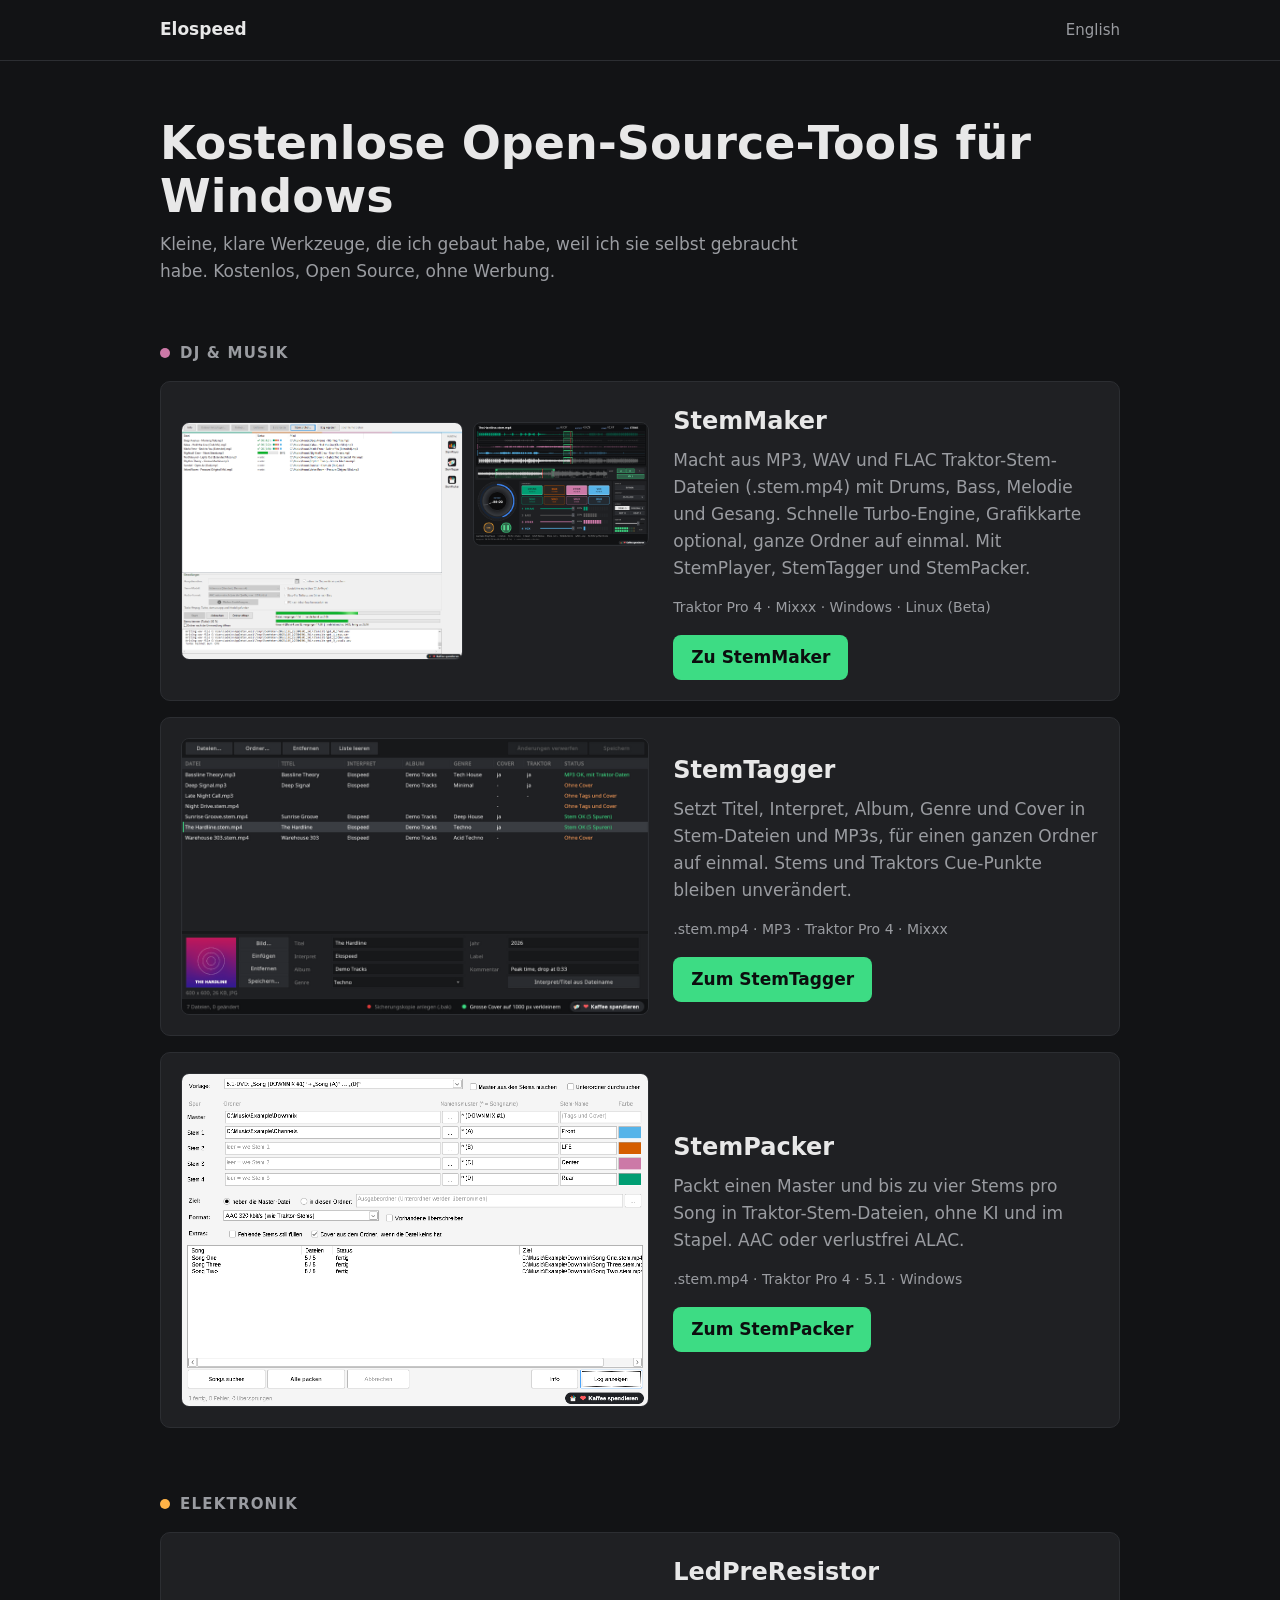
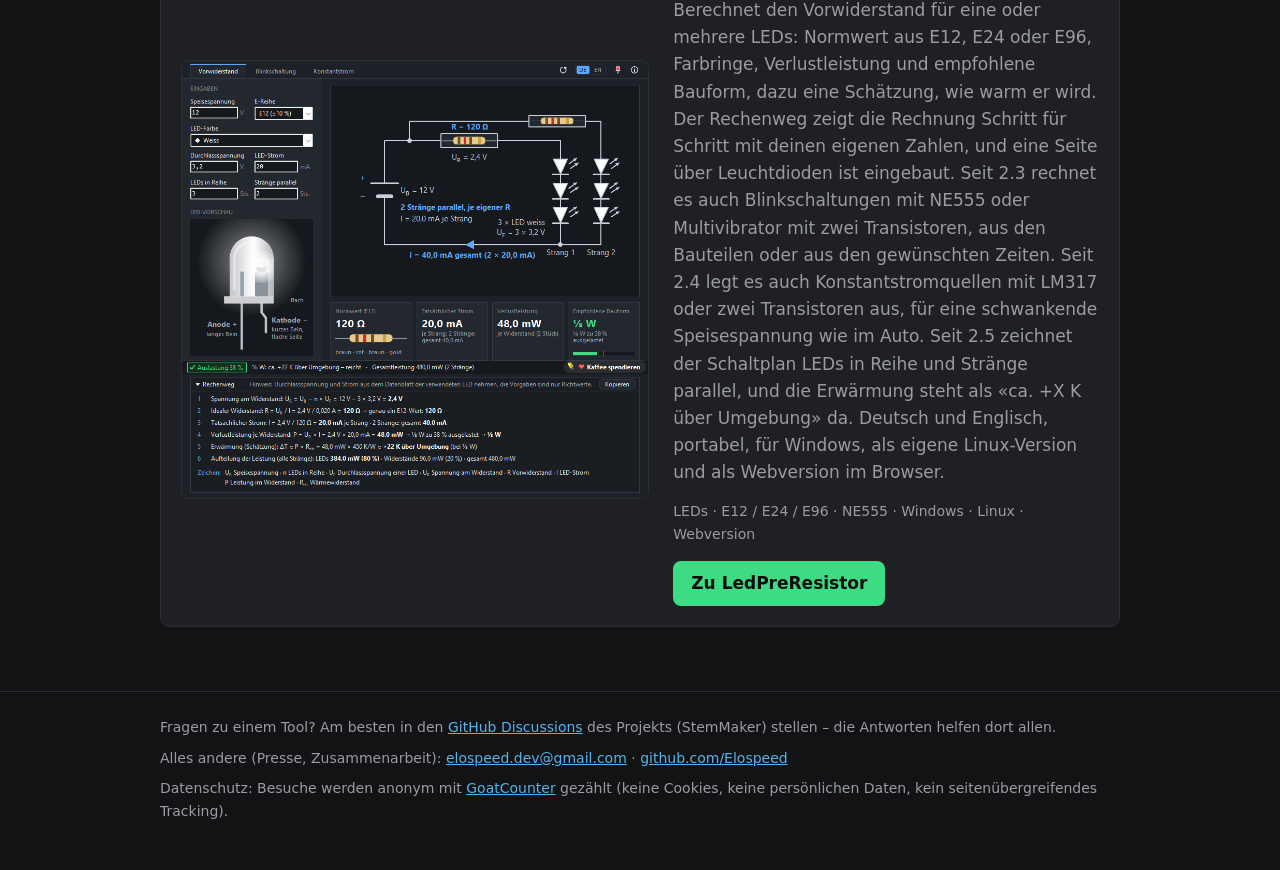
==== commit 76fb4b29: "LedPreResistor: Webversion bei den Plattformen ergänzen" ====
--- a/de/index.html
+++ b/de/index.html
@@ -91,8 +91,8 @@
     <a href="https://elospeed.github.io/LedPreResistor/de/"><img src="../img/ledpreresistor-de.png" alt="LedPreResistor" loading="lazy"></a>
     <div>
       <h3>LedPreResistor</h3>
-      <p>Berechnet den Vorwiderstand für eine oder mehrere LEDs: Normwert aus E12, E24 oder E96, Farbringe, Verlustleistung und empfohlene Bauform, dazu eine Schätzung, wie warm er wird. Der Rechenweg zeigt die Rechnung Schritt für Schritt mit deinen eigenen Zahlen, und eine Seite über Leuchtdioden ist eingebaut. Seit 2.3 rechnet es auch Blinkschaltungen mit NE555 oder Multivibrator mit zwei Transistoren, aus den Bauteilen oder aus den gewünschten Zeiten. Seit 2.4 legt es auch Konstantstromquellen mit LM317 oder zwei Transistoren aus, für eine schwankende Speisespannung wie im Auto. Seit 2.5 zeichnet der Schaltplan LEDs in Reihe und Stränge parallel, und die Erwärmung steht als «ca. +X K über Umgebung» da. Deutsch und Englisch, portabel, für Windows und als eigene Linux-Version.</p>
-      <div class="tags">LEDs · E12 / E24 / E96 · NE555 · Windows · Linux</div>
+      <p>Berechnet den Vorwiderstand für eine oder mehrere LEDs: Normwert aus E12, E24 oder E96, Farbringe, Verlustleistung und empfohlene Bauform, dazu eine Schätzung, wie warm er wird. Der Rechenweg zeigt die Rechnung Schritt für Schritt mit deinen eigenen Zahlen, und eine Seite über Leuchtdioden ist eingebaut. Seit 2.3 rechnet es auch Blinkschaltungen mit NE555 oder Multivibrator mit zwei Transistoren, aus den Bauteilen oder aus den gewünschten Zeiten. Seit 2.4 legt es auch Konstantstromquellen mit LM317 oder zwei Transistoren aus, für eine schwankende Speisespannung wie im Auto. Seit 2.5 zeichnet der Schaltplan LEDs in Reihe und Stränge parallel, und die Erwärmung steht als «ca. +X K über Umgebung» da. Deutsch und Englisch, portabel, für Windows, als eigene Linux-Version und als Webversion im Browser.</p>
+      <div class="tags">LEDs · E12 / E24 / E96 · NE555 · Windows · Linux · Webversion</div>
       <a class="btn" href="https://elospeed.github.io/LedPreResistor/de/">Zu LedPreResistor</a>
     </div>
   </div>
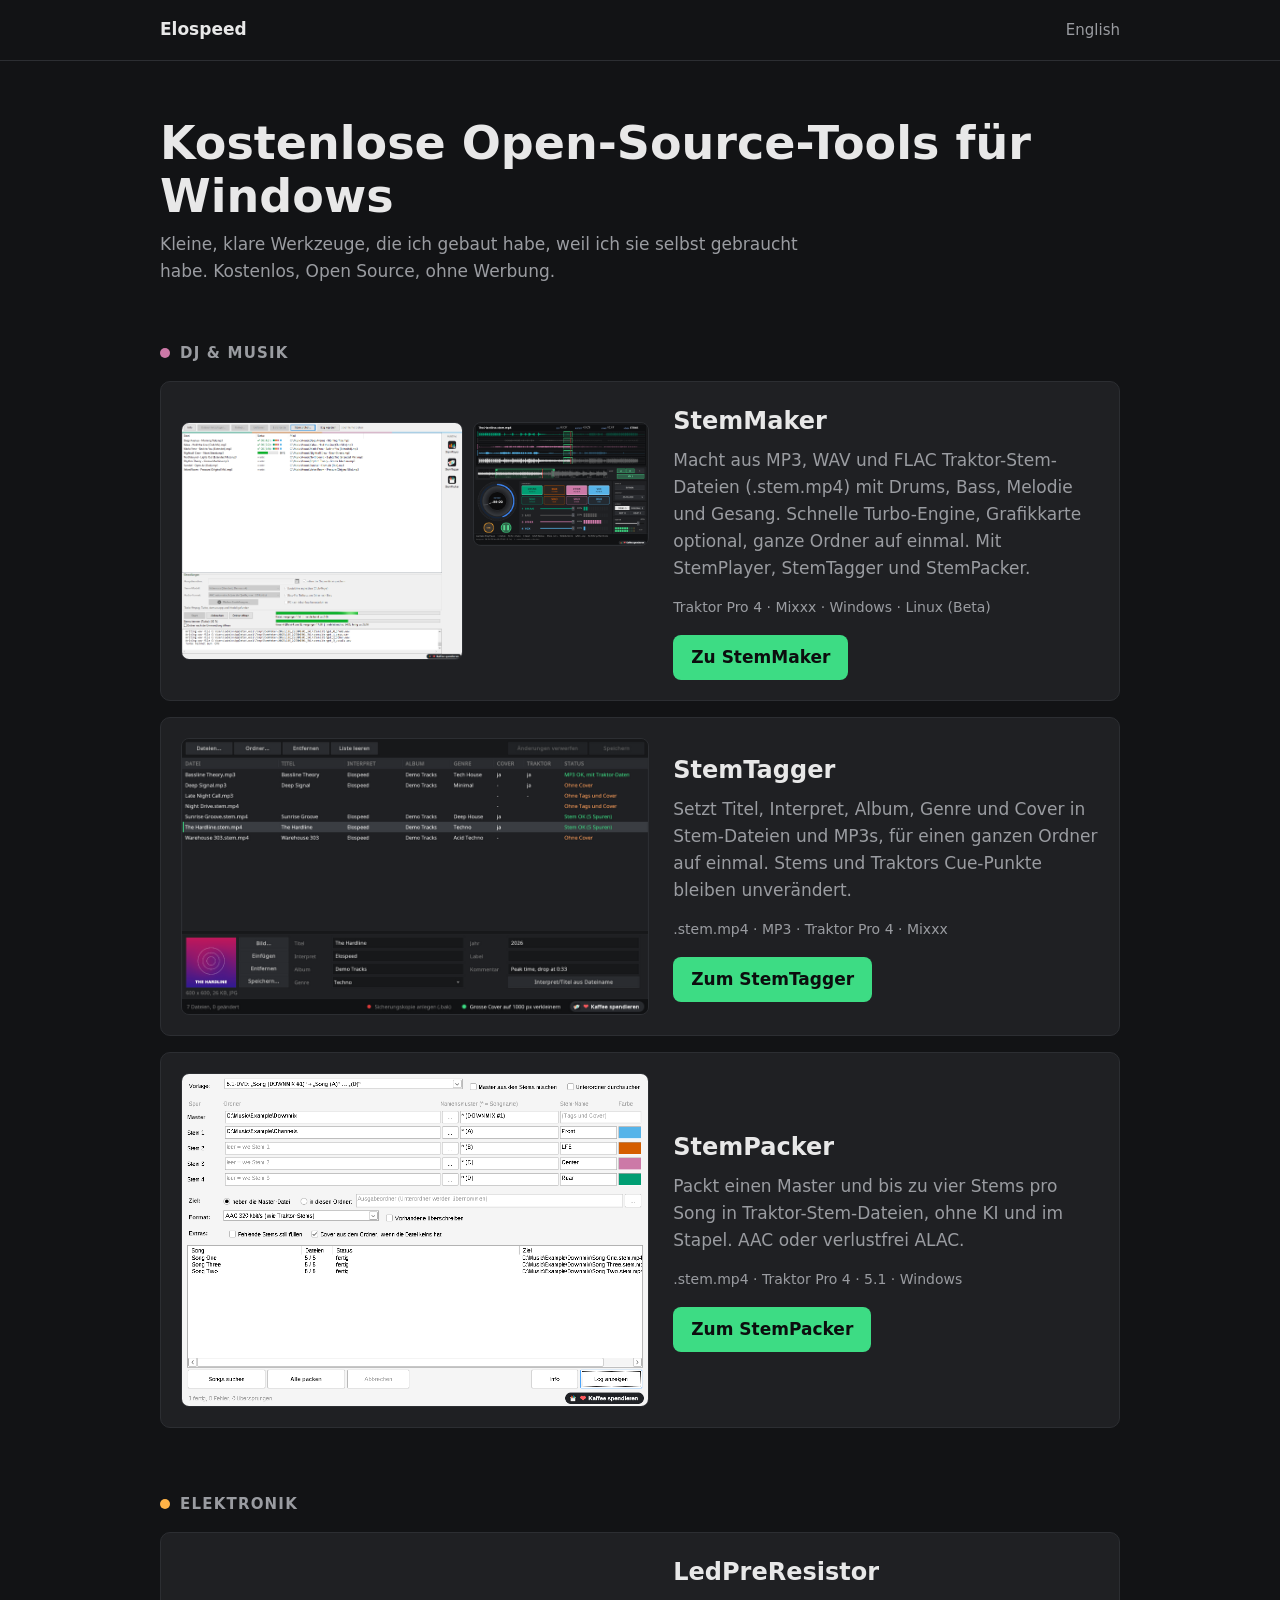
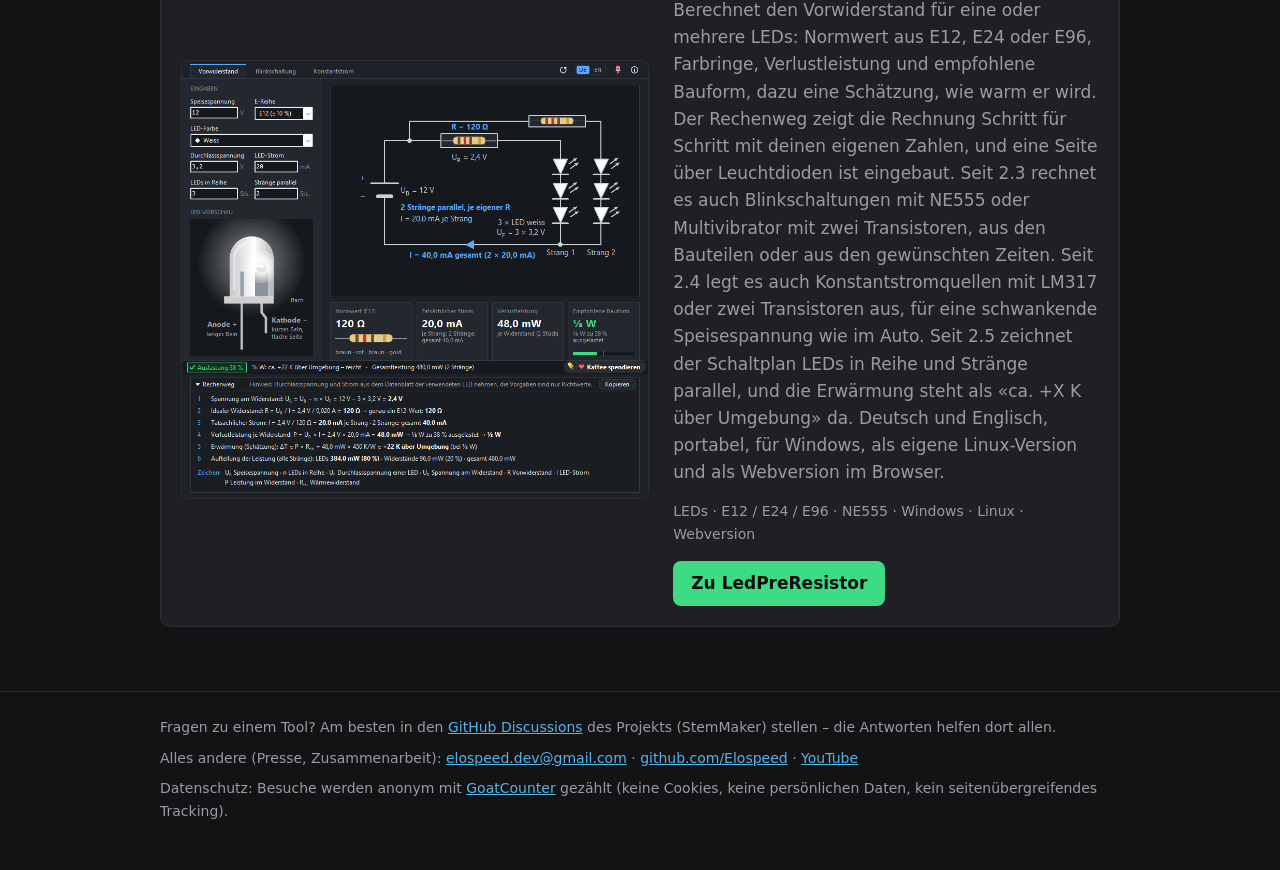
==== commit 6f00d989: "YouTube-Kanal auf der Startseite verlinken" ====
--- a/de/index.html
+++ b/de/index.html
@@ -36,7 +36,16 @@
   "@type": "WebSite",
   "name": "Elospeed",
   "alternateName": ["Elospeed Tools", "elospeed.github.io"],
-  "url": "https://elospeed.github.io/"
+  "url": "https://elospeed.github.io/",
+  "publisher": {
+    "@type": "Organization",
+    "name": "Elospeed",
+    "url": "https://elospeed.github.io/",
+    "sameAs": [
+      "https://www.youtube.com/@elospeed",
+      "https://github.com/Elospeed"
+    ]
+  }
 }
 </script>
 </head>
@@ -100,7 +109,7 @@
 
 <footer><div class="wrap">
   <p>Fragen zu einem Tool? Am besten in den <a href="https://github.com/Elospeed/StemMaker/discussions">GitHub Discussions</a> des Projekts (StemMaker) stellen – die Antworten helfen dort allen.</p>
-  <p>Alles andere (Presse, Zusammenarbeit): <span id="mail">elospeed.dev (at) gmail (dot) com</span> · <a href="https://github.com/Elospeed">github.com/Elospeed</a></p>
+  <p>Alles andere (Presse, Zusammenarbeit): <span id="mail">elospeed.dev (at) gmail (dot) com</span> · <a href="https://github.com/Elospeed">github.com/Elospeed</a> · <a href="https://www.youtube.com/@elospeed">YouTube</a></p>
   <p>Datenschutz: Besuche werden anonym mit <a href="https://www.goatcounter.com/help/privacy">GoatCounter</a> gezählt (keine Cookies, keine persönlichen Daten, kein seitenübergreifendes Tracking).</p>
 </div></footer>
 <script>
